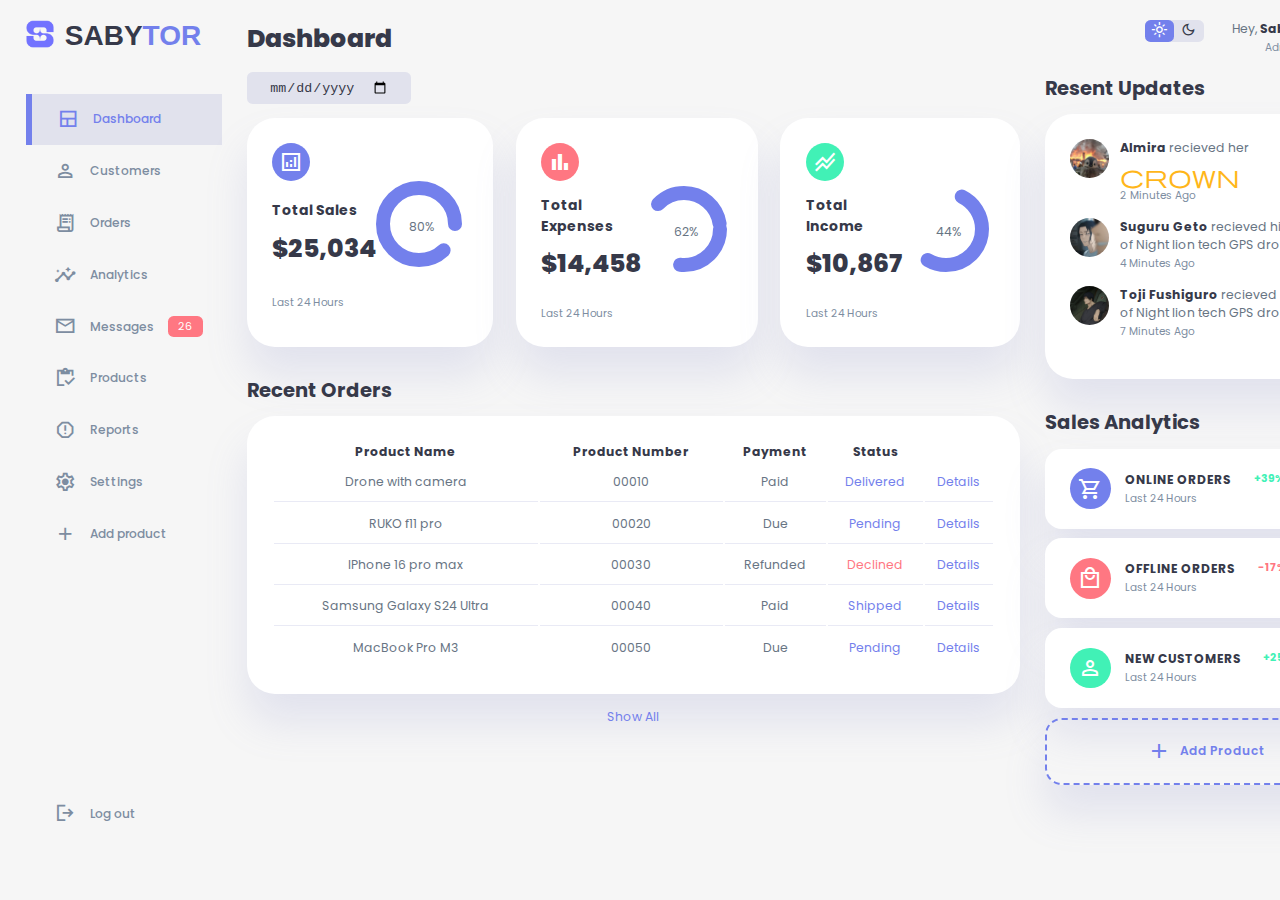
==== index.html @ 09d4ac42 "Launching" ====
<!DOCTYPE html>
<html lang="en">
<head>
    <meta charset="UTF-8">
    <meta name="viewport" content="width=device-width, initial-scale=1.0">
    <title>SABYR WEB PR2</title>
    <!-- FONTS -->
    <link rel="preconnect" href="https://fonts.googleapis.com">
    <link rel="preconnect" href="https://fonts.gstatic.com" crossorigin>
    <link href="https://fonts.googleapis.com/css2?family=Poppins:ital,wght@0,100;0,200;0,300;0,400;0,500;0,600;0,700;0,800;0,900;1,100;1,200;1,300;1,400;1,500;1,600;1,700;1,800;1,900&display=swap" rel="stylesheet">
    <!--  ICONS  --> 
    <link rel="stylesheet" href="https://stackpath.bootstrapcdn.com/font-awesome/4.7.0/css/font-awesome.min.css">
    <link rel="stylesheet" href="https://cdnjs.cloudflare.com/ajax/libs/font-awesome/6.2.0/css/all.min.css">
    <link rel="stylesheet" href="https://fonts.googleapis.com/css2?family=Material+Symbols+Sharp:opsz,wght,FILL,GRAD@20..48,100..700,0..1,-50..200&
    icon_names=close " />
    <!--  STYLE SHEET  -->
    <link rel="stylesheet" href=".CSS/style.css">
</head>
<body>
    <div class="container">
        <aside>
            <div class="top">
                <div class="logo">
                    <img src="images/logo-s2.png">
                    <h2>SABY<span class="primary">TOR</span></h2>
                </div>
                <div class="close" id="close-btn">
                    <i class="material-symbols-sharp">close</i>
                </div>
            </div>
            <div class="sidebar">
                <a href="#" class="active">
                    <i class="material-symbols-sharp">team_dashboard</i>
                    <h3>Dashboard</h3>
                </a>
                <a href="customers.html">
                    <i class="material-symbols-sharp">person_outline</i>
                    <h3>Customers</h3>
                </a>
                <a href="#">
                    <i class="material-symbols-sharp">receipt_long</i>
                    <h3>Orders</h3>
                </a>
                <a href="#">
                    <i class="material-symbols-sharp">insights</i>
                    <h3>Analytics</h3>
                </a>
                <a href="#">
                    <i class="material-symbols-sharp">mail_outline</i>
                    <h3>Messages</h3>
                    <span class="message-count">26</span>
                </a>
                <a href="#">
                    <i class="material-symbols-sharp">inventory</i>
                    <h3>Products</h3>
                </a>
                <a href="#">
                    <i class="material-symbols-sharp">report_gmailerrorred</i>
                    <h3>Reports</h3>
                </a>
                <a href="#">
                    <i class="material-symbols-sharp">Settings</i>
                    <h3>Settings</h3>
                </a>
                <a href="#">
                    <i class="material-symbols-sharp">add</i>
                    <h3>Add product</h3>
                </a>
                <a href="#">
                    <i class="material-symbols-sharp">logout</i>
                    <h3>Log out</h3>
                </a>
            </div>
        </aside>
        <!----------------------- END OF ASIDE ------------------------------------>
        <main>
            <h1>Dashboard</h1>
            <div class="date">
                <input type="date">
            </div>

            <div class="insights">
                <div class="sales">
                    <i class="material-symbols-sharp">analytics</i>
                    <div class="middle">
                        <div class="left">
                            <h3>Total Sales</h3>
                            <h1>$25,034</h1>
                        </div>
                        <div class="progress">
                            <svg>
                                <circle cx='38' cy='38' r="36"></circle>
                            </svg>
                            <div class="number">
                                <p>80%</p>
                            </div>
                        </div>
                    </div>
                    <small class="text-muted">Last 24 Hours</small>
                </div>
                <!------------ END OF SALES ---------------------->
                <div class="expenses">
                    <i class="material-symbols-sharp">bar_chart</i>
                    <div class="middle">
                        <div class="left">
                            <h3>Total Expenses</h3>
                            <h1>$14,458</h1>
                        </div>
                        <div class="progress">
                            <svg>
                                <circle cx='38' cy='38' r="36"></circle>
                            </svg>
                            <div class="number">
                                <p>62%</p>
                            </div>
                        </div>
                    </div>
                    <small class="text-muted">Last 24 Hours</small>
                </div>
                <!------------ END OF EXPENSES ---------------------->
                <div class="income">
                    <i class="material-symbols-sharp">stacked_line_chart</i>
                    <div class="middle">
                        <div class="left">
                            <h3>Total Income</h3>
                            <h1>$10,867</h1>
                        </div>
                        <div class="progress">
                            <svg>
                                <circle cx='38' cy='38' r="36"></circle>
                            </svg>
                            <div class="number">
                                <p>44%</p>
                            </div>
                        </div>
                    </div>
                    <small class="text-muted">Last 24 Hours</small>
                </div>
                <!------------ END OF INCOME ---------------------->
            </div>
            <!--------------- END OF INSIGHTS -------------------------->

            <div class="recent-orders">
                <h2>Recent Orders</h2>
                <table>     
                    <thead>
                        <tr>
                            <th>Product Name</th>
                            <th>Product Number</th>
                            <th>Payment</th>
                            <th>Status</th>
                            <th></th>
                        </tr>
                    </thead>
                    <tbody>
                        <!--<tr>
                            <td>Foldable Mini Dron</td>
                            <td>85631</td>
                            <td>Due</td>
                            <td class="warning">Pending</td>
                            <td class="primary">Details</td>
                        </tr>-->
                    </tbody>
                </table>
                <a href="#">Show All</a>
            </div>
        </main>
        <!----------------- END OF MAIN ------------------------------>

        <div class="right">
            <div class="top">
                <button id="menu-btn">
                    <i class="material-symbols-sharp">menu</i>
                </button>
                <div class="theme-toggler">
                    <i class="material-symbols-sharp active">light_mode</i>
                    <i class="material-symbols-sharp">dark_mode</i>
                </div>
                <div class="profile">
                    <div class="info">
                        <p>Hey, <b>Sabyr</b></p>
                        <small class="text-muted">Admin</small>
                    </div>
                    <div class="profile-photo">
                        <img src="images/gojo.jpg" alt="">
                    </div>
                </div>
            </div>
            <!--------- END OF TOP --------------->
            <div class="recent-updates">
                <h2>Resent Updates</h2>
                <div class="updates">
                    <!--<div class="update">
                        <div class="profile-photo">
                            <img src="images/choso.jpg" alt="">
                        </div>
                        <div class="message">
                            <p><b>Choso</b> recieved his order of Night lion tech GPS drone</p>
                            <small class="text-muted">2 Minutes Ago </small>
                        </div>
                    </div>-->
                    <div class="update">
                        <div class="profile-photo">
                            <img src="images/BabyPin.jpg" alt="">
                        </div>
                        <div class="message">
                            <p><b>Almira</b> recieved her <i class="material-symbols-sharp Crown">crown</i></p>
                            <small class="text-muted">2 Minutes Ago </small>
                        </div>
                    </div>
                    <div class="update">
                        <div class="profile-photo">
                            <img src="images/geto.jpg" alt="">
                        </div>
                        <div class="message">
                            <p><b>Suguru Geto</b> recieved his order of Night lion tech GPS drone</p>
                            <small class="text-muted">4 Minutes Ago </small>
                        </div>
                    </div>
                    <div class="update">
                        <div class="profile-photo">
                            <img src="images/toji.jpg" alt="">
                        </div>
                        <div class="message">
                            <p><b>Toji Fushiguro</b> recieved his order of Night lion tech GPS drone</p>
                            <small class="text-muted">7 Minutes Ago </small>
                        </div>
                    </div>
                </div>
            </div>
            <!----------- END OF RECENT UPDATES ------------->
            <div class="sales-analytics">
                <h2>Sales Analytics</h2>
                <div class="item online">
                    <div class="icon">
                        <i class="material-symbols-sharp">shopping_cart</i>
                    </div>
                    <div class="right">
                        <div class="info">
                            <h3>ONLINE ORDERS</h3>
                            <small class="text-muted">Last 24 Hours</small>
                        </div>
                        <h5 class="success">+39%</h5>
                        <h3>3849</h3>
                    </div>
                </div>
                <div class="item offline">
                    <div class="icon">
                        <i class="material-symbols-sharp">local_mall</i>
                    </div>
                    <div class="right">
                        <div class="info">
                            <h3>OFFLINE ORDERS</h3>
                            <small class="text-muted">Last 24 Hours</small>
                        </div>
                        <h5 class="danger">-17%</h5>
                        <h3>1200</h3>
                    </div>
                </div>
                <div class="item customers">
                    <div class="icon">
                        <i class="material-symbols-sharp">person</i>
                    </div>
                    <div class="right">
                        <div class="info">
                            <h3>NEW CUSTOMERS</h3>
                            <small class="text-muted">Last 24 Hours</small>
                        </div>
                        <h5 class="success">+25%</h5>
                        <h3>849</h3>
                    </div>
                </div>
                <div class="item add-product">
                    <div>
                        <i class="material-symbols-sharp">add</i>
                        <h3>Add Product</h3>
                    </div>
                </div>
            </div>
        </div>
    </div>
    <script src=".JS/orders.js"></script>
    <script src=".JS/index.js"></script>
</body>
</html>
---- .CSS/style.css ----
/*------- [Some Resources]--------*/
@font-face {
     font-family: 'Inter';
     src: url('fonts/Inter/static/Inter_18pt-Black.ttf') format('truetype'),
          url('fonts/Inter/static/Inter_18pt-Medium.ttf') format('truetype'),
          url('fonts/Inter/static/Inter_18pt-Regular.ttf') format('truetype'),
          url('fonts/Inter/static/Inter_18pt-SemiBold.ttf') format('truetype'),
          url('fonts/Inter/static/Inter_18pt-Thin.ttf') format('truetype'),
          url('') format('truetype'),
          url('fonts/Inter/static/Inter_18pt-Light.ttf') format('truetype');
     font-weight: normal;
     font-style: normal;
 
     font-family: 'Monsterrat';
     src: url('fonts/Montserrat/static/Montserrat-Black.ttf') format('truetype'),
          url('fonts/Montserrat/static/Montserrat-Bold.ttf') format('truetype'),
          url('fonts/Montserrat/static/Montserrat-ExtraBold.ttf') format('truetype'),
          url('fonts/Montserrat/static/Montserrat-ExtraLight.ttf') format('truetype'),
          url('fonts/Montserrat/static/Montserrat-Medium.ttf') format('truetype'),
          url('fonts/Montserrat/static/Montserrat-Light.ttf') format('truetype');
     font-weight: normal;
     font-style: normal;

     font-family: 'Monsterrat';
     src: url('fonts/Outfit/static/Outfit-Black.ttf') format('truetype'),
          url('fonts/Outfit/static/Outfit-Bold.ttf') format('truetype'),
          url('fonts/Outfit/static/Outfit-ExtraBold.ttf') format('truetype'),
          url('fonts/Outfit/static/Outfit-ExtraLight.ttf') format('truetype'),
          url('fonts/Outfit/static/Outfit-Medium.ttf') format('truetype'),
          url('fonts/Outfit/static/Outfit-Light.ttf') format('truetype');
     font-weight: normal;
     font-style: normal;

     font-family: 'Monsterrat';
     src: url('fonts/Poppins/Poppins-ExtraBold.ttf') format('truetype'),
          url('fonts/Poppins/Poppins-Bold.ttf') format('truetype'),
          url('fonts/Poppins/Poppins-SemiBold.ttf') format('truetype'),
          url('fonts/Poppins/Poppins-Medium.ttf') format('truetype'),
          url('fonts/Poppins/Poppins-Regular.ttf') format('truetype'),
          url('fonts/Poppins/Poppins-Light.ttf') format('truetype');
     font-weight: normal;
     font-style: normal;
 }

 /*--------- Root Variable ------------*/
 :root {
     --color-primary: #7380ec;
     --color-danger: #ff7782;
     --color-success: #41f1b6;
     --color-warning: #ffbb55;
     --color-white: #fff;
     --color-info-dark: #7d8da1;
     --color-info-light: #dce1eb;
     --color-dark: #363949;
     --color-light: rgba(132, 139, 200, 0.18);
     --color-primary-variant: #111e88;
     --color-dark-variant: #677483;
     --color-background: #f6f6f6;
 
     --card-border-radius: 2rem;
     --border-radius-1: 0.4rem;
     --border-radius-2: 0.8rem;    
     --border-radius-3: 1.2rem;
 
     --card-padding: 1.8rem;
     --padding-1: 1.2rem;
 
     --box-shadow: 0 2rem 3rem var(--color-light)
 }
 /*------------- DARK THEME VARIABLES -------------*/
 .dark-theme-variables {
     --color-background:#181a1e;
     --color-white:#202528;
     --color-dark:#edeffd;
     --color-dark-variant:#a3bdcc;
     --color-light:rgba(0, 0, 0, 0.4);
     --box-shadow:0 2rem 3rem var(--color-light)
 }

 /*--------- [Main Page] -----------*/
 
 *{
     margin: 0;
     padding: 0;
     outline: 0;
     appearance: none;
     border: 0;
     text-decoration: none;
     list-style: none;
     box-sizing: border-box;
 }

 html {
     font-size: 14px;
 }
body {
     width: 100vw;
     height: 100vh;
     font-family: Poppins, sans-serif;
     font-size: 0.88rem;
     background: var(--color-background);
     user-select: none;
     overflow-x: hidden;
     color: var(--color-dark);
}

.container {
     display: grid;
     width: 96%;
     margin: 0 auto;
     gap: 1.8rem;
     grid-template-columns: 14rem auto 23rem;
}

a{
     color: var(--color-dark);
}

img {
     display: block;
     width: 100%;
}

h1 {
     font-weight: 800;
     font-size: 1.8rem;
}

h2 {
     font-size: 1.4rem;
}

h3 {
     font-size: 0.87rem;
}

h4 {
     font-size: 0.8rem;
}

h5 {
     font-size: 0.77rem;
}

small {
     font-size: 0.75rem;
}

.profile-photo {
     width: 2.8rem;
     height: 2.8rem;
     border-radius: 50%;
     overflow: hidden;
}

.text-muted {
     color: var(--color-info-dark);
}

p{
     color: var(--color-dark-variant);
}

b {
     color: var(--color-dark);
}

.primary {
     color: var(--color-primary);
}
.danger {
     color: var(--color-danger);
}
.success {
     color: var(--color-success);
}
.warning {
     color: var(--color-warning);
}

aside {
     height: 100vh;
}

aside .top{
     display: flex;
     align-items: center;
     justify-content: space-between;
     margin-top: 1.4rem;
}

aside .logo {
     display: flex;
     font-family: Outfit, sans-serif;
     gap: 0.8rem;
}
aside .logo h2 {
     font-size: 2rem;
}

aside .logo img {
     width: 2rem;
     height: 2rem;

}

aside .close{
     display: none;
}

/*============== SIBEBAR ===============*/
aside .sidebar{     
     display: flex;
     flex-direction: column;
     height: 86vh;
     position: relative;
     top: 3rem;
}

aside h3 {
     font-weight: 500;
}

aside .sidebar a{
     display: flex;
     color: var(--color-info-dark);
     margin-left: 2rem;
     gap: 1rem;
     align-items: center;
     position: relative;
     height: 3.7rem;
     transition: all 300ms ease;
}

aside .sidebar a i{
     font-size: 1.6rem;
     transition: all 300ms ease;
}

aside .sidebar a:last-child{
     position: absolute;
     bottom: 2rem;
     width: 100%;
}

aside .sidebar a.active{
     background: var(--color-light);
     color: var(--color-primary);
     margin-left: 0;
}

aside .sidebar a.active:before{
     content: '';
     width: 6px;
     height: 100%;     
     background: var(--color-primary);
}

aside .sidebar a.active i {
     color: var(--color-primary);
     margin-left: calc(1rem - 3px);

}

aside .sidebar a:hover {
     color: var(--color-primary);
}

aside .sidebar a:hover i {
     margin-left: 1rem;
}

aside .sidebar .message-count {
     background: var(--color-danger);
     color: var(--color-white);
     padding: 2px 10px;
     font-size: 11px;
     border-radius: var(--border-radius-1);
}

/*============= MAIN ===============*/
main{
     margin-top: 1.4rem;
}

main .date{
     display: inline-block;
     background: var(--color-light);
     border-radius: var(--border-radius-1);
     margin-top: 1rem;
     padding: 0.5rem 1.6rem;
}

main .date input[type='date']{
     background: transparent;
     color: var(--color-dark);
}

main .insights{
     display: grid;
     grid-template-columns: repeat(3, 1fr);
     gap: 1.6rem;
}

main .insights > div {
     background: var(--color-white);
     padding: var(--card-padding);
     border-radius: var(--card-border-radius);
     margin-top: 1rem;
     box-shadow: var(--box-shadow);
     transition: all 300ms ease;
}

main .insights > div:hover {
     box-shadow: none;
}

main .insights > div i {
     background: var(--color-primary);
     padding: 0.5rem;
     border-radius: 50%;
     color: var(--color-white);
     font-style: 2rem;
}

main .insights > div.sales i{
     color: var(--color-white);
     background: var(--color-primary);
}
main .insights > div.expenses i{
     color: var(--color-white);
     background: var(--color-danger);
}
main .insights > div.income i{
     color: var(--color-white);
     background: var(--color-success);
}

main .insights > div .middle{
     display: flex;
     align-items: center;
     justify-content: space-between;
}

main .insights h3 {
     margin: 1rem 0 0.6rem;
     font-size: 1rem;
}

main .insights .progress {
     position: relative;
     width: 92px;
     height: 92px;
     border-radius: 50%;
}

main .insights svg {          
     width: 7rem;
     height: 7rem;
}

main .insights svg circle {
     fill: none;
     stroke: var(--color-primary);
     stroke-width: 14;
     stroke-linecap: round;
     transform: translate(5px, 5px);
     stroke-dasharray: 110;
     stroke-dashoffset: 92;
}

main .insights .sales svg circle {
     stroke-dashoffset: -30%;
     stroke-dasharray: 200;
}
main .insights .expenses svg circle {
     stroke-dashoffset: 20%;
     stroke-dasharray: 80;
}
main .insights .income svg circle {
     stroke-dashoffset: 35%;
     stroke-dasharray: 110;
}

main .insights .progress .number{
     position: absolute;
     top: 0;
     left: 0;
     height: 100%;
     width: 100%;
     display: flex;
     justify-content: center;
     align-items: center;
}

main .insights small {
     margin-top: 1.6rem;
     display: block;
}

/*================== RECENT ORDERS ====================*/
main .recent-orders {
     margin-top: 2rem;
}

main .recent-orders h2 {
     margin-bottom: 0.8rem;
}

main .recent-orders table {
     background: var(--color-white);
     width: 100%;
     border-radius: var(--card-border-radius);
     padding: var(--card-padding);
     text-align: center;
     box-shadow: var(--box-shadow);
     transition: all 300ms ease;
}

main .recent-orders table:hover {
     box-shadow: none;
}

main table tbody td {
     height: 2.8rem;
     border-bottom: 1px solid var(--color-light);
     color: var(--color-dark-variant);
}

main table tbody tr:last-child td{
     border: none;
}

main .recent-orders a {
     text-align: center;
     display: block;
     margin: 1rem auto;
     color: var(--color-primary);
}

/*=============== RIGHT ===================*/
.right {
     margin-top: 1.4rem;
}

.right .top {
     display: flex;
     justify-content: end;
     gap: 2rem;
}

.right .top button {
     display: none;
}

.right .theme-toggler {
     background: var(--color-light);
     display: flex;
     justify-content: space-between;
     align-items: center;
     height: 1.6rem;
     width: 4.2rem;
     cursor: pointer;
     border-radius: var(--border-radius-1);
}

.right .theme-toggler i {
     font-size: 1.2rem;
     width: 50%;
     height: 100%;
     display: flex;
     align-items: center;
     justify-content: center;
}

.right .theme-toggler i.active {
     background: var(--color-primary);
     color: white;
     border-radius: var(--border-radius-1);
}

.right .top .profile {
     display: flex;
     gap: 2rem;
     text-align: right;
}
/*=============== RECENT UPDATES================*/
.right .recent-updates {
     margin-top: 1rem;
}

.right .recent-updates h2 {
     margin-bottom: 0.8rem;
}

.right .recent-updates .updates {
     background: var(--color-white);
     padding: var(--card-padding);
     border-radius: var(--card-border-radius);
     box-shadow: var(--box-shadow);
     transition: all 300ms ease;
}

.right .recent-updates .updates:hover {
     box-shadow: none;
}

.right .recent-updates .updates .update {
     display: grid;
     grid-template-columns: 2.6rem auto;
     gap: 1rem;
     margin-bottom: 1rem;
}

.right .recent-updates .updates .update i {
     color: rgb(255, 182, 26);
     position: relative;
     top: 0.5rem;

}

/*============ SALES ANALYTICS ===============*/
.right .sales-analytics {
     margin-top: 2rem;
}

.right .sales-analytics h2 {
     margin-bottom: 0.8rem;
}

.right .sales-analytics .item {
     background: var(--color-white);
     display: flex;
     align-items: center;
     gap: 1rem;
     margin-bottom: 0.7rem;
     padding: 1.4rem var(--card-padding);
     border-radius: var(--border-radius-3);
     box-shadow: var(--box-shadow);
     transition: all 300ms ease;
}

.right .sales-analytics .item:hover {
     box-shadow: none;
}

.right .sales-analytics .item .right {
     display: flex;
     justify-content: space-between;
     align-items: start;
     margin: 0;
     width: 100%;
}

.right .sales-analytics .item .icon {
     display: flex;
     padding: 0.6rem;
     color: var(--color-white);
     border-radius: 50%;
     background: red;
}

.right .sales-analytics .item.online .icon {
     background: var(--color-primary);
}
.right .sales-analytics .item.offline .icon {
     background: var(--color-danger);
}
.right .sales-analytics .item.customers .icon {
     background: var(--color-success);
}

.right .sales-analytics .add-product {
     background: transparent;
     border: 2px dashed var(--color-primary);
     color: var(--color-primary);
     display: flex;
     align-items: center;
     justify-content: center;
}

.right .sales-analytics .add-product div {
     display: flex;
     align-items: center;
     gap: 0.6rem;
}

.right .sales-analytics .add-product div h3 {
     font-weight: 600;
}

/*=================== MEDIA QUERIES =====================*/
@media screen and (max-width: 1200px) {
     .container {
          width: 94%;
          grid-template-columns: 7rem auto 23rem;
     }
     aside .logo h2 {
          display: none;
     }
     aside .sidebar h3 {
          display: none;
     }
     aside .sidebar a {
          width: 5.6rem;
     }
     aside .sidebar a:last-child {
          position: relative;
          margin-top: 1.8rem;
     }
     /*-- MAIN --*/
     main .insights {
          grid-template-columns: 1fr;
          gap: 0;
     }
     main .recent-orders {
          width: 94%;
          position: absolute;
          left: 50%;
          transform: translateX(-50%);
          margin: 2rem 0 0 8.8rem;
     }
     main .recent-orders table {
          width: 83vw;
     }
     main table thead tr th:last-child,
     main table thead tr th:first-child {
          display: none;
     }
     main table tbody tr td:last-child,
     main table tbody tr td:first-child {
          display: none;
     }
}
/*=================== MEDIA QUERIES /2 =====================*/
@media screen and (max-width: 768px) {
     .container {
          width: 100%;
          grid-template-columns: 1fr;
     }
     aside {
          position: fixed;
          left: -100%;
          background: var(--color-white);
          width: 18rem;
          z-index: 3;
          box-shadow: 1rem 3rem 4rem var(--color-light);
          height: 100vh;
          padding-right: var(--card-padding);
          display: none;
          animation: showMenu 400ms ease forwards;
     }
     
     @keyframes showMenu {
          to {
               left: 0;
          }
     }

     aside .logo {
          margin-left: 1rem;
     }
     aside .logo h2 {
          display: inline;
     }
     aside .sidebar h3 {
          display: inline;
     }
     aside .sidebar a {
          width: 100%;
          height: 3.4rem;
     }
     aside .sidebar a:last-child{
          position: absolute;
          bottom: 5rem;
     }
     aside .close{
          display: inline-block;
          cursor: pointer;
     }

     main {
          margin-top: 8rem;
          padding: 0 1rem;
     }
     main .recent-orders {
          position: relative;
          margin: 3rem 0 0 0;
          width: 100%;
     }
     main .recent-orders table {
          width: 100%;
          margin: 0;
     }
     .right {
          width: 94%;
          margin: 0 auto 4rem;
     }
     .right .top {
          position: fixed;
          top: 0;
          left: 0;
          align-items: center;
          padding: 0 0.8rem;
          height: 4.6rem;
          background: var(--color-white);
          width: 100%;
          margin: 0;
          z-index: 2;
          box-shadow: 0 1rem 1rem var(--color-light);
     }
     .right .top .theme-toggler {
          width: 4.4rem;
          position: absolute;
          left: 66%;
     }
     .right .profile .info {
          display: none;
     }
     .right .top button {
          display: inline-block;
          background: transparent;
          cursor: pointer;
          color: var(--color-dark);
          position: absolute;
          left: 1rem;
     }
     .right .top button i {
          font-size: 2rem;
     }
}

/*======================= CUSTOMERS ================================================================================================*/
main .recent-customers {
     margin-top: 2rem;
}

main .recent-customers h2 {
     margin-bottom: 0.8rem;
}

main .recent-customers table {
     background: var(--color-white);
     width: 100%;
     border-radius: var(--card-border-radius);
     padding: var(--card-padding);
     text-align: center;
     box-shadow: var(--box-shadow);
     transition: all 300ms ease;
}

main .recent-customers table:hover {
     box-shadow: none;
}

main .recent-customers table tbody td {
     height: 2.8rem;
     border-bottom: 1px solid var(--color-light);
     color: var(--color-dark-variant);
}

main .recent-customers table tbody tr:last-child td {
     border: none;
}

main .recent-customers a {
     text-align: center;
     display: block;
     margin: 1rem auto;
     color: var(--color-primary);
}

/*----active/non-active-----*/
main .recent-customers table tbody tr.active td {
     color: var(--color-success);
     font-weight: bold;
}

main .recent-customers table tbody tr.non-active td {
     color: var(--color-danger);
     font-weight: bold;
}
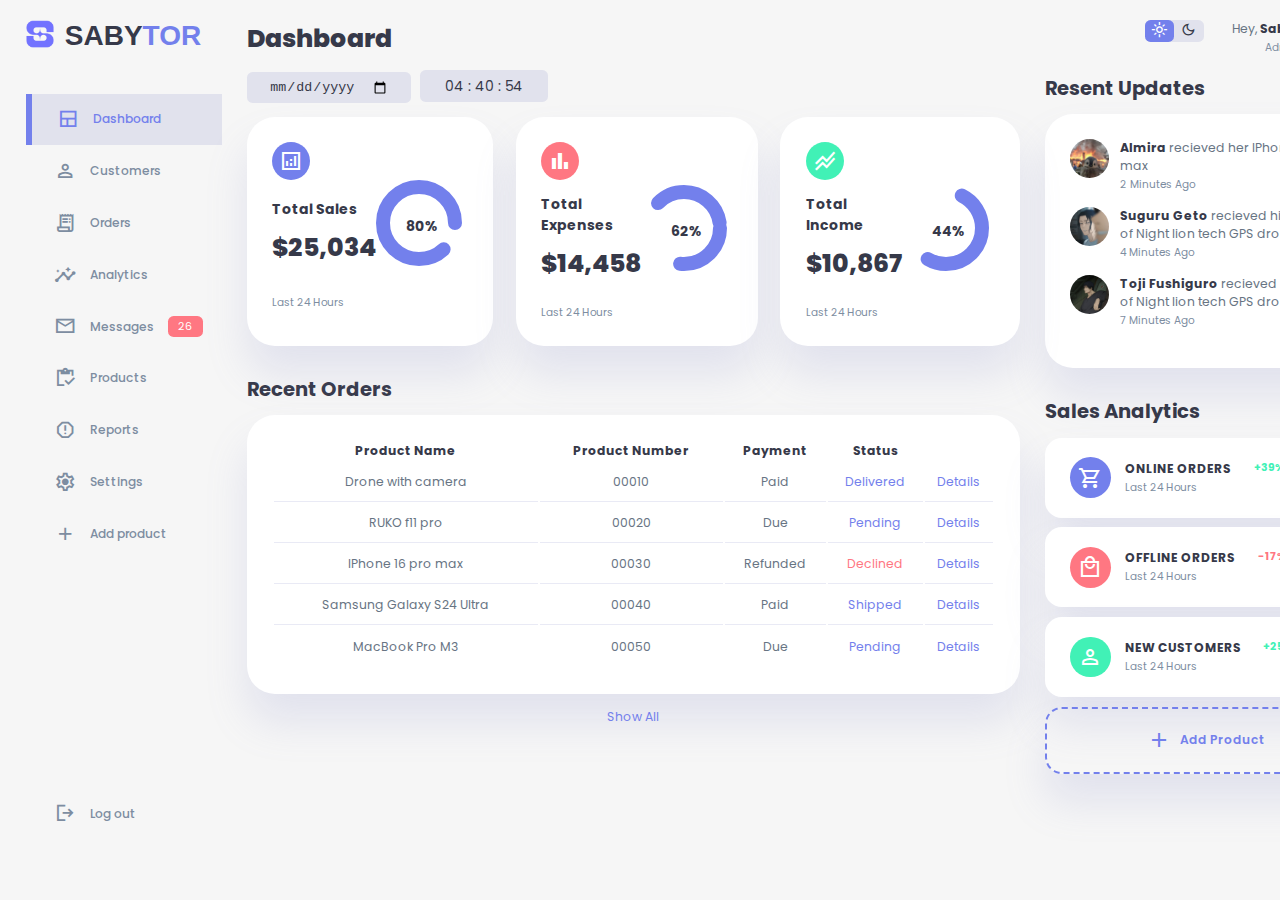
==== commit 5bf0c16b: "added the clock / fixed the theme changer/ added new customers" ====
--- a/index.html
+++ b/index.html
@@ -4,6 +4,7 @@
     <meta charset="UTF-8">
     <meta name="viewport" content="width=device-width, initial-scale=1.0">
     <title>SABYR WEB PR2</title>
+    <link rel="stylesheet" href="style.css">
     <!-- FONTS -->
     <link rel="preconnect" href="https://fonts.googleapis.com">
     <link rel="preconnect" href="https://fonts.gstatic.com" crossorigin>
@@ -14,7 +15,6 @@
     <link rel="stylesheet" href="https://fonts.googleapis.com/css2?family=Material+Symbols+Sharp:opsz,wght,FILL,GRAD@20..48,100..700,0..1,-50..200&
     icon_names=close " />
     <!--  STYLE SHEET  -->
-    <link rel="stylesheet" href=".CSS/style.css">
 </head>
 <body>
     <div class="container">
@@ -77,8 +77,11 @@
             <h1>Dashboard</h1>
             <div class="date">
                 <input type="date">
-            </div>
-
+                <div id="clock"></div>
+            </div>
+            <div class="top">
+                
+            </div>
             <div class="insights">
                 <div class="sales">
                     <i class="material-symbols-sharp">analytics</i>
@@ -92,7 +95,7 @@
                                 <circle cx='38' cy='38' r="36"></circle>
                             </svg>
                             <div class="number">
-                                <p>80%</p>
+                                <h3>80%</h3>
                             </div>
                         </div>
                     </div>
@@ -111,7 +114,7 @@
                                 <circle cx='38' cy='38' r="36"></circle>
                             </svg>
                             <div class="number">
-                                <p>62%</p>
+                                <h3>62%</h3>
                             </div>
                         </div>
                     </div>
@@ -130,7 +133,7 @@
                                 <circle cx='38' cy='38' r="36"></circle>
                             </svg>
                             <div class="number">
-                                <p>44%</p>
+                                <h3>44%</h3>
                             </div>
                         </div>
                     </div>
@@ -204,7 +207,7 @@
                             <img src="images/BabyPin.jpg" alt="">
                         </div>
                         <div class="message">
-                            <p><b>Almira</b> recieved her <i class="material-symbols-sharp Crown">crown</i></p>
+                            <p><b>Almira</b> recieved her IPhone 16 pro max</p>
                             <small class="text-muted">2 Minutes Ago </small>
                         </div>
                     </div>
@@ -279,7 +282,8 @@
             </div>
         </div>
     </div>
-    <script src=".JS/orders.js"></script>
-    <script src=".JS/index.js"></script>
+    
+    <script src="orders.js"></script>
+    <script src="index.js"></script>
 </body>
 </html>--- a/style.css
+++ b/style.css
@@ -0,0 +1,816 @@
+/*------- [Some Resources]--------*/
+@font-face {
+     font-family: 'Inter';
+     src: url('fonts/Inter/static/Inter_18pt-Black.ttf') format('truetype'),
+          url('fonts/Inter/static/Inter_18pt-Medium.ttf') format('truetype'),
+          url('fonts/Inter/static/Inter_18pt-Regular.ttf') format('truetype'),
+          url('fonts/Inter/static/Inter_18pt-SemiBold.ttf') format('truetype'),
+          url('fonts/Inter/static/Inter_18pt-Thin.ttf') format('truetype'),
+          url('') format('truetype'),
+          url('fonts/Inter/static/Inter_18pt-Light.ttf') format('truetype');
+     font-weight: normal;
+     font-style: normal;
+ 
+     font-family: 'Monsterrat';
+     src: url('fonts/Montserrat/static/Montserrat-Black.ttf') format('truetype'),
+          url('fonts/Montserrat/static/Montserrat-Bold.ttf') format('truetype'),
+          url('fonts/Montserrat/static/Montserrat-ExtraBold.ttf') format('truetype'),
+          url('fonts/Montserrat/static/Montserrat-ExtraLight.ttf') format('truetype'),
+          url('fonts/Montserrat/static/Montserrat-Medium.ttf') format('truetype'),
+          url('fonts/Montserrat/static/Montserrat-Light.ttf') format('truetype');
+     font-weight: normal;
+     font-style: normal;
+
+     font-family: 'Monsterrat';
+     src: url('fonts/Outfit/static/Outfit-Black.ttf') format('truetype'),
+          url('fonts/Outfit/static/Outfit-Bold.ttf') format('truetype'),
+          url('fonts/Outfit/static/Outfit-ExtraBold.ttf') format('truetype'),
+          url('fonts/Outfit/static/Outfit-ExtraLight.ttf') format('truetype'),
+          url('fonts/Outfit/static/Outfit-Medium.ttf') format('truetype'),
+          url('fonts/Outfit/static/Outfit-Light.ttf') format('truetype');
+     font-weight: normal;
+     font-style: normal;
+
+     font-family: 'Monsterrat';
+     src: url('fonts/Poppins/Poppins-ExtraBold.ttf') format('truetype'),
+          url('fonts/Poppins/Poppins-Bold.ttf') format('truetype'),
+          url('fonts/Poppins/Poppins-SemiBold.ttf') format('truetype'),
+          url('fonts/Poppins/Poppins-Medium.ttf') format('truetype'),
+          url('fonts/Poppins/Poppins-Regular.ttf') format('truetype'),
+          url('fonts/Poppins/Poppins-Light.ttf') format('truetype');
+     font-weight: normal;
+     font-style: normal;
+ }
+
+ /*--------- Root Variable ------------*/
+ :root {
+     --color-primary: #7380ec;
+     --color-danger: #ff7782;
+     --color-success: #41f1b6;
+     --color-warning: #ffbb55;
+     --color-white: #fff;
+     --color-info-dark: #7d8da1;
+     --color-info-light: #dce1eb;
+     --color-dark: #363949;
+     --color-light: rgba(132, 139, 200, 0.18);
+     --color-primary-variant: #111e88;
+     --color-dark-variant: #677483;
+     --color-background: #f6f6f6;
+ 
+     --card-border-radius: 2rem;
+     --border-radius-1: 0.4rem;
+     --border-radius-2: 0.8rem;    
+     --border-radius-3: 1.2rem;
+ 
+     --card-padding: 1.8rem;
+     --padding-1: 1.2rem;
+ 
+     --box-shadow: 0 2rem 3rem var(--color-light)
+ }
+ /*------------- DARK THEME VARIABLES -------------*/
+ .dark-theme-variables {
+     --color-background:#181a1e;
+     --color-white:#202528;
+     --color-dark:#edeffd;
+     --color-dark-variant:#a3bdcc;
+     --color-light:rgba(0, 0, 0, 0.4);
+     --box-shadow:0 2rem 3rem var(--color-light)
+ }
+
+ /*--------- [Main Page] -----------*/
+ 
+ *{
+     margin: 0;
+     padding: 0;
+     outline: 0;
+     appearance: none;
+     border: 0;
+     text-decoration: none;
+     list-style: none;
+     box-sizing: border-box;
+ }
+
+ html {
+     font-size: 14px;
+ }
+body {
+     width: 100vw;
+     height: 100vh;
+     font-family: Poppins, sans-serif;
+     font-size: 0.88rem;
+     background: var(--color-background);
+     user-select: none;
+     overflow-x: hidden;
+     color: var(--color-dark);
+}
+
+.container {
+     display: grid;
+     width: 96%;
+     margin: 0 auto;
+     gap: 1.8rem;
+     grid-template-columns: 14rem auto 23rem;
+}
+
+a{
+     color: var(--color-dark);
+}
+
+img {
+     display: block;
+     width: 100%;
+}
+
+h1 {
+     font-weight: 800;
+     font-size: 1.8rem;
+}
+
+h2 {
+     font-size: 1.4rem;
+}
+
+h3 {
+     font-size: 0.87rem;
+}
+
+h4 {
+     font-size: 0.8rem;
+}
+
+h5 {
+     font-size: 0.77rem;
+}
+
+small {
+     font-size: 0.75rem;
+}
+
+.profile-photo {
+     width: 2.8rem;
+     height: 2.8rem;
+     border-radius: 50%;
+     overflow: hidden;
+}
+
+.text-muted {
+     color: var(--color-info-dark);
+}
+
+p{
+     color: var(--color-dark-variant);
+}
+
+b {
+     color: var(--color-dark);
+}
+
+.primary {
+     color: var(--color-primary);
+}
+.danger {
+     color: var(--color-danger);
+}
+.success {
+     color: var(--color-success);
+}
+.warning {
+     color: var(--color-warning);
+}
+
+aside {
+     height: 100vh;
+}
+
+aside .top{
+     display: flex;
+     align-items: center;
+     justify-content: space-between;
+     margin-top: 1.4rem;
+}
+
+aside .logo {
+     display: flex;
+     font-family: Outfit, sans-serif;
+     gap: 0.8rem;
+}
+aside .logo h2 {
+     font-size: 2rem;
+}
+
+aside .logo img {
+     width: 2rem;
+     height: 2rem;
+
+}
+
+aside .close{
+     display: none;
+}
+
+/*============== SIBEBAR ===============*/
+aside .sidebar{     
+     display: flex;
+     flex-direction: column;
+     height: 86vh;
+     position: relative;
+     top: 3rem;
+}
+
+aside h3 {
+     font-weight: 500;
+}
+
+aside .sidebar a{
+     display: flex;
+     color: var(--color-info-dark);
+     margin-left: 2rem;
+     gap: 1rem;
+     align-items: center;
+     position: relative;
+     height: 3.7rem;
+     transition: all 300ms ease;
+}
+
+aside .sidebar a i{
+     font-size: 1.6rem;
+     transition: all 300ms ease;
+}
+
+aside .sidebar a:last-child{
+     position: absolute;
+     bottom: 2rem;
+     width: 100%;
+}
+
+aside .sidebar a.active{
+     background: var(--color-light);
+     color: var(--color-primary);
+     margin-left: 0;
+}
+
+aside .sidebar a.active:before{
+     content: '';
+     width: 6px;
+     height: 100%;     
+     background: var(--color-primary);
+}
+
+aside .sidebar a.active i {
+     color: var(--color-primary);
+     margin-left: calc(1rem - 3px);
+
+}
+
+aside .sidebar a:hover {
+     color: var(--color-primary);
+}
+
+aside .sidebar a:hover i {
+     margin-left: 1rem;
+}
+
+aside .sidebar .message-count {
+     background: var(--color-danger);
+     color: var(--color-white);
+     padding: 2px 10px;
+     font-size: 11px;
+     border-radius: var(--border-radius-1);
+}
+
+/*============= MAIN ===============*/
+main{
+     margin-top: 1.4rem;
+}
+
+main .date{
+     font-family: Outfit, sans-serif;
+     display: inline-block;
+     background: var(--color-light);
+     border-radius: var(--border-radius-1);
+     margin-top: 1rem;
+     padding: 0.5rem 1.6rem;
+}
+#clock {
+     display: inline-block;
+     background: var(--color-light);
+     padding: 0.4rem 1.8rem;
+     border-radius: var(--border-radius-1);
+     top: 5rem;
+     left: 30rem;
+     transition: all 300ms ease;
+     position: absolute;
+     display: inline-block;
+     font-family: Poppins, sans-serif;
+     font-size: 1rem;
+     font-weight: 400;
+     color: var(--color-dark);
+     transition: all 300ms ease;
+     z-index: 0;
+}
+
+main .date input[type='date']{
+     background: transparent;
+     color: var(--color-dark);
+}
+
+main .insights{
+     display: grid;
+     grid-template-columns: repeat(3, 1fr);
+     gap: 1.6rem;
+}
+
+main .insights > div {
+     background: var(--color-white);
+     padding: var(--card-padding);
+     border-radius: var(--card-border-radius);
+     margin-top: 1rem;
+     box-shadow: var(--box-shadow);
+     transition: all 300ms ease;
+     z-index: 1;
+}
+
+main .insights > div:hover {
+     box-shadow: none;
+}
+
+main .insights > div i {
+     background: var(--color-primary);
+     padding: 0.5rem;
+     border-radius: 50%;
+     color: var(--color-white);
+     font-style: 2rem;
+}
+
+main .insights > div.sales i{
+     color: var(--color-white);
+     background: var(--color-primary);
+}
+main .insights > div.expenses i{
+     color: var(--color-white);
+     background: var(--color-danger);
+}
+main .insights > div.income i{
+     color: var(--color-white);
+     background: var(--color-success);
+}
+
+main .insights > div .middle{
+     display: flex;
+     align-items: center;
+     justify-content: space-between;
+}
+
+main .insights h3 {
+     margin: 1rem 0 0.6rem;
+     font-size: 1rem;
+}
+
+main .insights .progress {
+     position: relative;
+     width: 92px;
+     height: 92px;
+     border-radius: 50%;
+}
+
+main .insights svg {          
+     width: 7rem;
+     height: 7rem;
+}
+
+main .insights svg circle {
+     fill: none;
+     stroke: var(--color-primary);
+     stroke-width: 14;
+     stroke-linecap: round;
+     transform: translate(5px, 5px);
+     stroke-dasharray: 110;
+     stroke-dashoffset: 92;
+}
+
+main .insights .sales svg circle {
+     stroke-dashoffset: -30%;
+     stroke-dasharray: 200;
+}
+main .insights .expenses svg circle {
+     stroke-dashoffset: 20%;
+     stroke-dasharray: 80;
+}
+main .insights .income svg circle {
+     stroke-dashoffset: 35%;
+     stroke-dasharray: 110;
+}
+
+main .insights .progress .number{
+     position: absolute;
+     top: 0;
+     left: 0;
+     height: 100%;
+     width: 100%;
+     display: flex;
+     justify-content: center;
+     align-items: center;
+}
+
+main .insights .progress h3 {
+     position: relative;
+     bottom: 0.2rem;
+}
+
+main .insights small {
+     margin-top: 1.6rem;
+     display: block;
+}
+
+/*================== RECENT ORDERS ====================*/
+main .recent-orders {
+     margin-top: 2rem;
+}
+
+main .recent-orders h2 {
+     margin-bottom: 0.8rem;
+}
+
+main .recent-orders table {
+     background: var(--color-white);
+     width: 100%;
+     border-radius: var(--card-border-radius);
+     padding: var(--card-padding);
+     text-align: center;
+     box-shadow: var(--box-shadow);
+     transition: all 300ms ease;
+}
+
+main .recent-orders table:hover {
+     box-shadow: none;
+}
+
+main table tbody td {
+     height: 2.8rem;
+     border-bottom: 1px solid var(--color-light);
+     color: var(--color-dark-variant);
+}
+
+main table tbody tr:last-child td{
+     border: none;
+}
+
+main .recent-orders a {
+     text-align: center;
+     display: block;
+     margin: 1rem auto;
+     color: var(--color-primary);
+}
+
+/*=============== RIGHT ===================*/
+.right {
+     margin-top: 1.4rem;
+}
+
+.right .top {
+     display: flex;
+     justify-content: end;
+     gap: 2rem;
+}
+
+.right .top button {
+     display: none;
+}
+
+.right .theme-toggler {
+     background: var(--color-light);
+     display: flex;
+     justify-content: space-between;
+     align-items: center;
+     height: 1.6rem;
+     width: 4.2rem;
+     cursor: pointer;
+     border-radius: var(--border-radius-1);
+}
+
+.right .theme-toggler i {
+     font-size: 1.2rem;
+     width: 50%;
+     height: 100%;
+     display: flex;
+     align-items: center;
+     justify-content: center;
+}
+
+.right .theme-toggler i.active {
+     background: var(--color-primary);
+     color: white;
+     border-radius: var(--border-radius-1);
+}
+
+.right .top .profile {
+     display: flex;
+     gap: 2rem;
+     text-align: right;
+}
+/*=============== RECENT UPDATES================*/
+.right .recent-updates {
+     margin-top: 1rem;
+}
+
+.right .recent-updates h2 {
+     margin-bottom: 0.8rem;
+}
+
+.right .recent-updates .updates {
+     background: var(--color-white);
+     padding: var(--card-padding);
+     border-radius: var(--card-border-radius);
+     box-shadow: var(--box-shadow);
+     transition: all 300ms ease;
+}
+
+.right .recent-updates .updates:hover {
+     box-shadow: none;
+}
+
+.right .recent-updates .updates .update {
+     display: grid;
+     grid-template-columns: 2.6rem auto;
+     gap: 1rem;
+     margin-bottom: 1rem;
+}
+
+/*============ SALES ANALYTICS ===============*/
+.right .sales-analytics {
+     margin-top: 2rem;
+}
+
+.right .sales-analytics h2 {
+     margin-bottom: 0.8rem;
+}
+
+.right .sales-analytics .item {
+     background: var(--color-white);
+     display: flex;
+     align-items: center;
+     gap: 1rem;
+     margin-bottom: 0.7rem;
+     padding: 1.4rem var(--card-padding);
+     border-radius: var(--border-radius-3);
+     box-shadow: var(--box-shadow);
+     transition: all 300ms ease;
+}
+
+.right .sales-analytics .item:hover {
+     box-shadow: none;
+}
+
+.right .sales-analytics .item .right {
+     display: flex;
+     justify-content: space-between;
+     align-items: start;
+     margin: 0;
+     width: 100%;
+}
+
+.right .sales-analytics .item .icon {
+     display: flex;
+     padding: 0.6rem;
+     color: var(--color-white);
+     border-radius: 50%;
+     background: red;
+}
+
+.right .sales-analytics .item.online .icon {
+     background: var(--color-primary);
+}
+.right .sales-analytics .item.offline .icon {
+     background: var(--color-danger);
+}
+.right .sales-analytics .item.customers .icon {
+     background: var(--color-success);
+}
+
+.right .sales-analytics .add-product {
+     background: transparent;
+     border: 2px dashed var(--color-primary);
+     color: var(--color-primary);
+     display: flex;
+     align-items: center;
+     justify-content: center;
+}
+
+.right .sales-analytics .add-product div {
+     display: flex;
+     align-items: center;
+     gap: 0.6rem;
+}
+
+.right .sales-analytics .add-product div h3 {
+     font-weight: 600;
+}
+
+/*=================== MEDIA QUERIES =====================*/
+@media screen and (max-width: 1200px) {
+     .container {
+          width: 94%;
+          grid-template-columns: 7rem auto 23rem;
+     }
+     aside .logo h2 {
+          display: none;
+     }
+     aside .sidebar h3 {
+          display: none;
+     }
+     aside .sidebar a {
+          width: 5.6rem;
+     }
+     aside .sidebar a:last-child {
+          position: relative;
+          margin-top: 1.8rem;
+     }
+     /*-- MAIN --*/
+     main .insights {
+          grid-template-columns: 1fr;
+          gap: 0;
+     }
+     main .recent-orders {
+          width: 94%;
+          position: absolute;
+          left: 50%;
+          transform: translateX(-50%);
+          margin: 2rem 0 0 8.8rem;
+     }
+     main .recent-orders table {
+          width: 83vw;
+     }
+     main table thead tr th:last-child,
+     main table thead tr th:first-child {
+          display: none;
+     }
+     main table tbody tr td:last-child,
+     main table tbody tr td:first-child {
+          display: none;
+     }
+}
+/*=================== MEDIA QUERIES /2 =====================*/
+@media screen and (max-width: 768px) {
+     .container {
+          width: 100%;
+          grid-template-columns: 1fr;
+     }
+     aside {
+          position: fixed;
+          left: -100%;
+          background: var(--color-white);
+          width: 18rem;
+          z-index: 3;
+          box-shadow: 1rem 3rem 4rem var(--color-light);
+          height: 100vh;
+          padding-right: var(--card-padding);
+          display: none;
+          animation: showMenu 400ms ease forwards;
+     }
+     
+     @keyframes showMenu {
+          to {
+               left: 0;
+          }
+     }
+
+     aside .logo {
+          margin-left: 1rem;
+     }
+     aside .logo h2 {
+          display: inline;
+     }
+     aside .sidebar h3 {
+          display: inline;
+     }
+     aside .sidebar a {
+          width: 100%;
+          height: 3.4rem;
+     }
+     aside .sidebar a:last-child{
+          position: absolute;
+          bottom: 5rem;
+     }
+     aside .close{
+          display: inline-block;
+          cursor: pointer;
+     }
+
+     main {
+          margin-top: 8rem;
+          padding: 0 1rem;
+     }
+     main .recent-orders {
+          position: relative;
+          margin: 3rem 0 0 0;
+          width: 100%;
+     }
+     main .recent-orders table {
+          width: 100%;
+          margin: 0;
+     }
+     .right {
+          width: 94%;
+          margin: 0 auto 4rem;
+     }
+     .right .top {
+          position: fixed;
+          top: 0;
+          left: 0;
+          align-items: center;
+          padding: 0 0.8rem;
+          height: 4.6rem;
+          background: var(--color-white);
+          width: 100%;
+          margin: 0;
+          z-index: 2;
+          box-shadow: 0 1rem 1rem var(--color-light);
+     }
+     .right .top .theme-toggler {
+          width: 4.4rem;
+          position: absolute;
+          left: 66%;
+     }
+     .right .profile .info {
+          display: none;
+     }
+     .right .top button {
+          display: inline-block;
+          background: transparent;
+          cursor: pointer;
+          color: var(--color-dark);
+          position: absolute;
+          left: 1rem;
+     }
+     .right .top button i {
+          font-size: 2rem;
+     }
+}
+/*======================== OTHER FEA ===========================================================================================================*/
+
+/*======================= CUSTOMERS ================================================================================================*/
+main .recent-customers {
+     margin-top: 2rem;
+}
+
+main .recent-customers h2 {
+     margin-bottom: 0.8rem;
+}
+
+main .recent-customers table {
+     background: var(--color-white);
+     width: 100%;
+     border-radius: var(--card-border-radius);
+     padding: var(--card-padding);
+     text-align: center;
+     box-shadow: var(--box-shadow);
+     transition: all 300ms ease;
+}
+
+main .recent-customers table:hover {
+     box-shadow: none;
+}
+
+main .recent-customers table tbody td {
+     height: 2.8rem;
+     border-bottom: 1px solid var(--color-light);
+     color: var(--color-dark-variant);
+}
+
+main .recent-customers table tbody tr:last-child td {
+     border: none;
+}
+
+main .recent-customers a {
+     text-align: center;
+     display: block;
+     margin: 1rem auto;
+     color: var(--color-primary);
+}
+
+/*----active/non-active-----*/
+main .recent-customers table tbody tr.active td {
+     color: var(--color-success);
+     font-weight: bold;
+}
+
+main .recent-customers table tbody tr.non-active td {
+     color: var(--color-danger);
+     font-weight: bold;
+}
+/*------ picture ------*/
+
+/* Style for profile pictures in the table */
+.recent-customers table tbody td .profile-photo {
+     width: 1.9rem;
+     height: 1.9rem;
+     border-radius: 50%;
+     overflow: hidden;
+     margin: 0 auto;
+ }
+ 
+ .recent-customers table tbody td .profile-photo img {
+     width: 100%;
+     height: 100%;
+     object-fit: cover;
+ }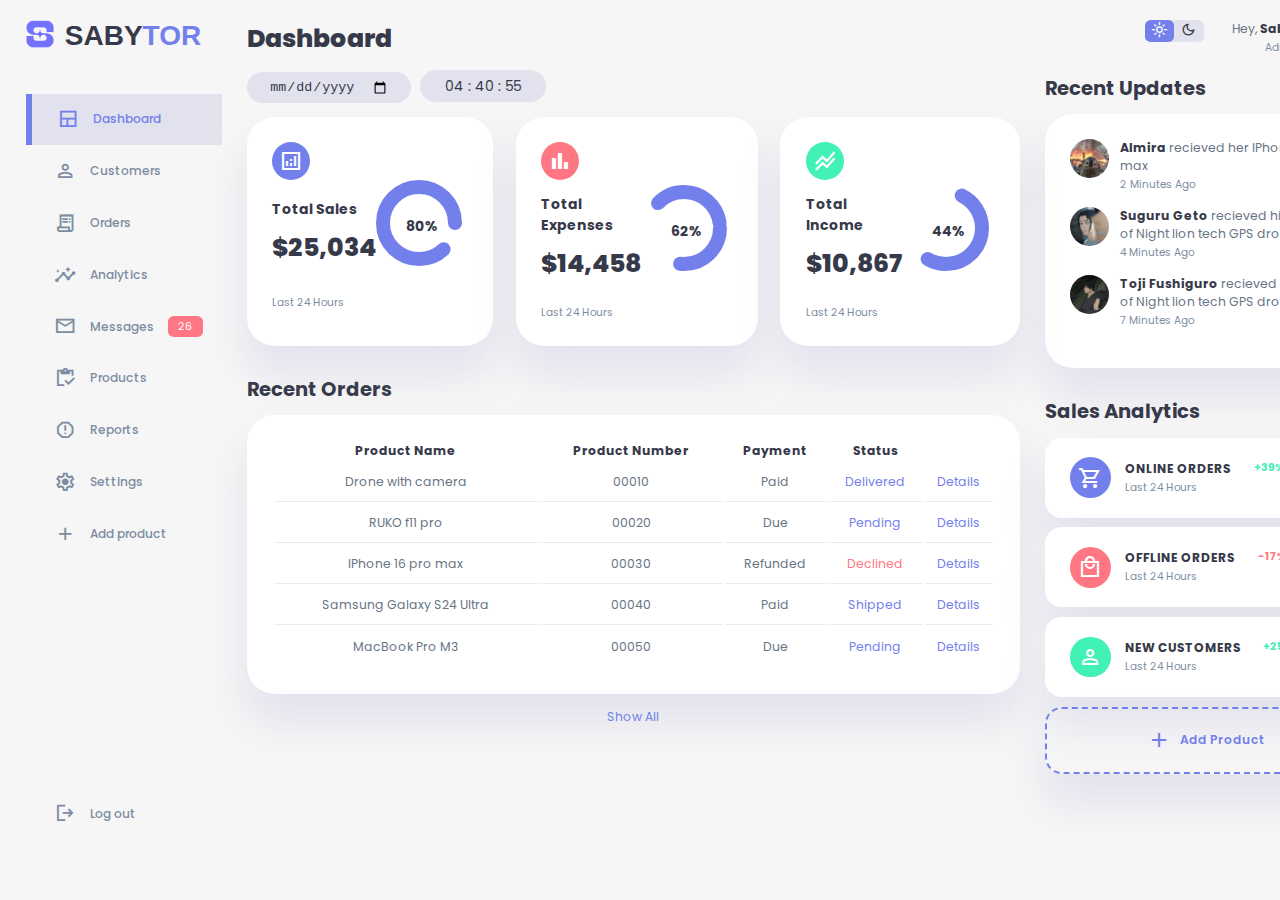
==== commit 39f9bfc4: "added new section 'settings' /" ====
--- a/index.html
+++ b/index.html
@@ -14,7 +14,6 @@
     <link rel="stylesheet" href="https://cdnjs.cloudflare.com/ajax/libs/font-awesome/6.2.0/css/all.min.css">
     <link rel="stylesheet" href="https://fonts.googleapis.com/css2?family=Material+Symbols+Sharp:opsz,wght,FILL,GRAD@20..48,100..700,0..1,-50..200&
     icon_names=close " />
-    <!--  STYLE SHEET  -->
 </head>
 <body>
     <div class="container">
@@ -58,7 +57,7 @@
                     <i class="material-symbols-sharp">report_gmailerrorred</i>
                     <h3>Reports</h3>
                 </a>
-                <a href="#">
+                <a href="settings.html">
                     <i class="material-symbols-sharp">Settings</i>
                     <h3>Settings</h3>
                 </a>
@@ -191,7 +190,7 @@
             </div>
             <!--------- END OF TOP --------------->
             <div class="recent-updates">
-                <h2>Resent Updates</h2>
+                <h2>Recent Updates</h2>
                 <div class="updates">
                     <!--<div class="update">
                         <div class="profile-photo">
--- a/style.css
+++ b/style.css
@@ -287,7 +287,7 @@
      font-family: Outfit, sans-serif;
      display: inline-block;
      background: var(--color-light);
-     border-radius: var(--border-radius-1);
+     border-radius: var(--card-border-radius);
      margin-top: 1rem;
      padding: 0.5rem 1.6rem;
 }
@@ -295,7 +295,7 @@
      display: inline-block;
      background: var(--color-light);
      padding: 0.4rem 1.8rem;
-     border-radius: var(--border-radius-1);
+     border-radius: var(--card-border-radius);
      top: 5rem;
      left: 30rem;
      transition: all 300ms ease;
@@ -750,7 +750,7 @@
 
 /*======================= CUSTOMERS ================================================================================================*/
 main .recent-customers {
-     margin-top: 2rem;
+     margin-top: 1rem;
 }
 
 main .recent-customers h2 {
@@ -813,4 +813,294 @@
      width: 100%;
      height: 100%;
      object-fit: cover;
+ }
+ /*--------- region filter --------------*/
+ 
+.region-filter {
+     background: var(--color-white);
+     padding: var(--card-padding);
+     border-radius: var(--card-border-radius);
+     box-shadow: var(--box-shadow);
+     margin-top: 2rem;
+     transition: all 300ms ease;
+ }
+ 
+ .region-filter:hover {
+     box-shadow: none;
+ }
+
+ .right .filter-h2 {
+     position: relative;
+     top: 1rem;
+     margin-bottom: 1rem;
+ }
+ 
+ .region-filter select {
+     width: 100%;
+     padding: 0.5rem;
+     border-radius: var(--border-radius-1);
+     border: 1px solid var(--color-light);
+     background: var(--color-background);
+     color: var(--color-dark);
+     font-family: Poppins, sans-serif;
+     font-size: 0.9rem;
+     cursor: pointer;
+ }
+ 
+ .region-filter select:focus {
+     outline: none;
+     border-color: var(--color-primary);
+ }
+
+ /*==================== SETTINGS ======================================================================================================================*/
+
+ /* Settings Section */
+.settings {
+     margin-top: 2rem;
+     background: var(--color-white);
+     padding: var(--card-padding);
+     border-radius: var(--card-border-radius);
+     box-shadow: var(--box-shadow);
+     transition: all 300ms ease;
+ }
+ 
+ .settings:hover {
+     box-shadow: none;
+ }
+ 
+.settings .setting-item .s4i {
+     position: relative;
+     display: inline-block;
+     top: 0.5rem;
+     margin-right: 1rem;
+}
+
+ .setting-item {
+     display: flex;
+     justify-content: space-between;
+     align-items: center;
+     margin-bottom: 1.5rem;
+ }
+ 
+ .setting-item h3 {
+     font-size: 1rem;
+     color: var(--color-dark);
+ }
+ 
+ .setting-item .theme-toggler {
+     background: var(--color-light);
+     display: flex;
+     justify-content: space-between;
+     align-items: center;
+     height: 1.6rem;
+     width: 4.2rem;
+     cursor: pointer;
+     border-radius: var(--border-radius-1);
+ }
+ 
+ .setting-item .theme-toggler i {
+     font-size: 1.2rem;
+     width: 50%;
+     height: 100%;
+     display: flex;
+     align-items: center;
+     justify-content: center;
+ }
+ 
+ .setting-item .theme-toggler i.active {
+     background: var(--color-primary);
+     color: white;
+     border-radius: var(--border-radius-1);
+ }
+ 
+ .setting-item select {
+     padding: 0.5rem;
+     border-radius: var(--border-radius-1);
+     border: 1px solid var(--color-light);
+     background: var(--color-background);
+     color: var(--color-dark);
+     font-family: Poppins, sans-serif;
+     font-size: 0.9rem;
+     cursor: pointer;
+ }
+ 
+ .setting-item select:focus {
+     outline: none;
+     border-color: var(--color-primary);
+ }
+ 
+ .setting-item .btn-primary {
+     background: var(--color-primary);
+     color: var(--color-white);
+     padding: 0.5rem 1rem;
+     border-radius: var(--border-radius-1);
+     border: none;
+     cursor: pointer;
+     transition: all 300ms ease;
+ }
+ 
+ .setting-item .btn-primary:hover {
+     background: var(--color-dark);
+ }
+ 
+ /* Switch for Notifications */
+
+.switch {
+    position: relative;
+    display: inline-block;
+    width: 4.2rem; 
+    height: 1.6rem;
+    background: var(--color-light);
+    border-radius: var(--border-radius-1);
+    cursor: pointer;
+    transition: all 300ms ease;
+}
+
+.switch input {
+    opacity: 0;
+    width: 0;
+    height: 0;
+}
+
+.slider {
+    position: absolute;
+    cursor: pointer;
+    top: 0;
+    left: 0;
+    right: 0;
+    bottom: 0;
+    background-color: var(--color-danger);
+    transition: 0.3s;
+    border-radius: var(--border-radius-1);
+}
+
+.slider:before {
+    position: absolute;
+    content: "";
+    height: 1.6rem; 
+    width: 2.1rem;
+    left: 0rem; 
+    bottom: 0rem;
+    background-color: var(--color-primary);
+    transition: 0.4s;
+    border-radius: var(--border-radius-1);
+}
+
+input:checked + .slider {
+    background-color: var(--color-success); 
+}
+
+input:checked + .slider:before {
+    transform: translateX(2.15rem);
+}
+
+/*------------------- Profile Settings Section ----------------*/
+
+.profile-settings {
+     margin-top: 2rem;
+     background: var(--color-white);
+     padding: var(--card-padding);
+     border-radius: var(--card-border-radius);
+     box-shadow: var(--box-shadow);
+     transition: all 300ms ease;
+ }
+ 
+ .profile-settings:hover {
+     box-shadow: none;
+ }
+ 
+ .profile-settings h2 {
+     margin-bottom: 1.5rem;
+     font-size: 1.5rem;
+     color: var(--color-dark);
+     border-bottom: 2px solid var(--color-primary);
+     padding-bottom: 0.5rem;
+ }
+ 
+ .profile-settings .setting-item {
+     margin-bottom: 2rem;
+ }
+ 
+ .profile-settings .setting-item h3 {
+     font-size: 1rem;
+     color: var(--color-dark);
+     margin-bottom: 0.5rem;
+ }
+ 
+ .profile-settings .input-group {
+     display: flex;
+     flex-direction: row;
+     gap: 0.5rem;
+ }
+ 
+ .profile-settings input {
+     width: 100%;
+     padding: 0.75rem;
+     border: 1px solid var(--color-light);
+     border-radius: var(--border-radius-1);
+     font-family: Poppins, sans-serif;
+     font-size: 0.9rem;
+     color: var(--color-dark);
+     transition: all 300ms ease;
+ }
+ 
+ .profile-settings input:focus {
+     outline: none;
+     border-color: var(--color-primary);
+     box-shadow: var(--color-dark);
+ }
+ 
+ .profile-settings .btn-primary {
+     background: var(--color-primary);
+     color: var(--color-white);
+     padding: 0.75rem 1rem;
+     border: none;
+     border-radius: var(--border-radius-1);
+     cursor: pointer;
+     font-family: Poppins, sans-serif;
+     font-size: 0.9rem;
+     transition: all 300ms ease;
+     align-self: flex-   start;
+ }
+ 
+ .profile-settings .btn-primary:hover {
+     background: var(--color-dark);
+ }
+ 
+ .profile-settings .profile-photo-upload {
+     display: flex;
+     align-items: center;
+     gap: 1rem;
+ }
+ 
+ .profile-settings .profile-photo-upload img {
+     width: 60px;
+     height: 60px;
+     border-radius: 50%;
+     object-fit: cover;
+     border: 2px solid var(--color-light);
+     transition: all 300ms ease;
+ }
+ 
+ .profile-settings .profile-photo-upload img:hover {
+     border-color: var(--color-primary);
+ }
+ 
+ .profile-settings .profile-photo-upload input[type="file"] {
+     display: none;
+ }
+ 
+ .profile-settings .profile-photo-upload label {
+     background: var(--color-primary);
+     color: var(--color-white);
+     padding: 0.75rem 1rem;
+     border-radius: var(--border-radius-1);
+     cursor: pointer;
+     font-family: Poppins, sans-serif;
+     font-size: 0.9rem;
+     transition: all 300ms ease;
+ }
+ 
+ .profile-settings .profile-photo-upload label:hover {
+     background: var(--color-dark);
  }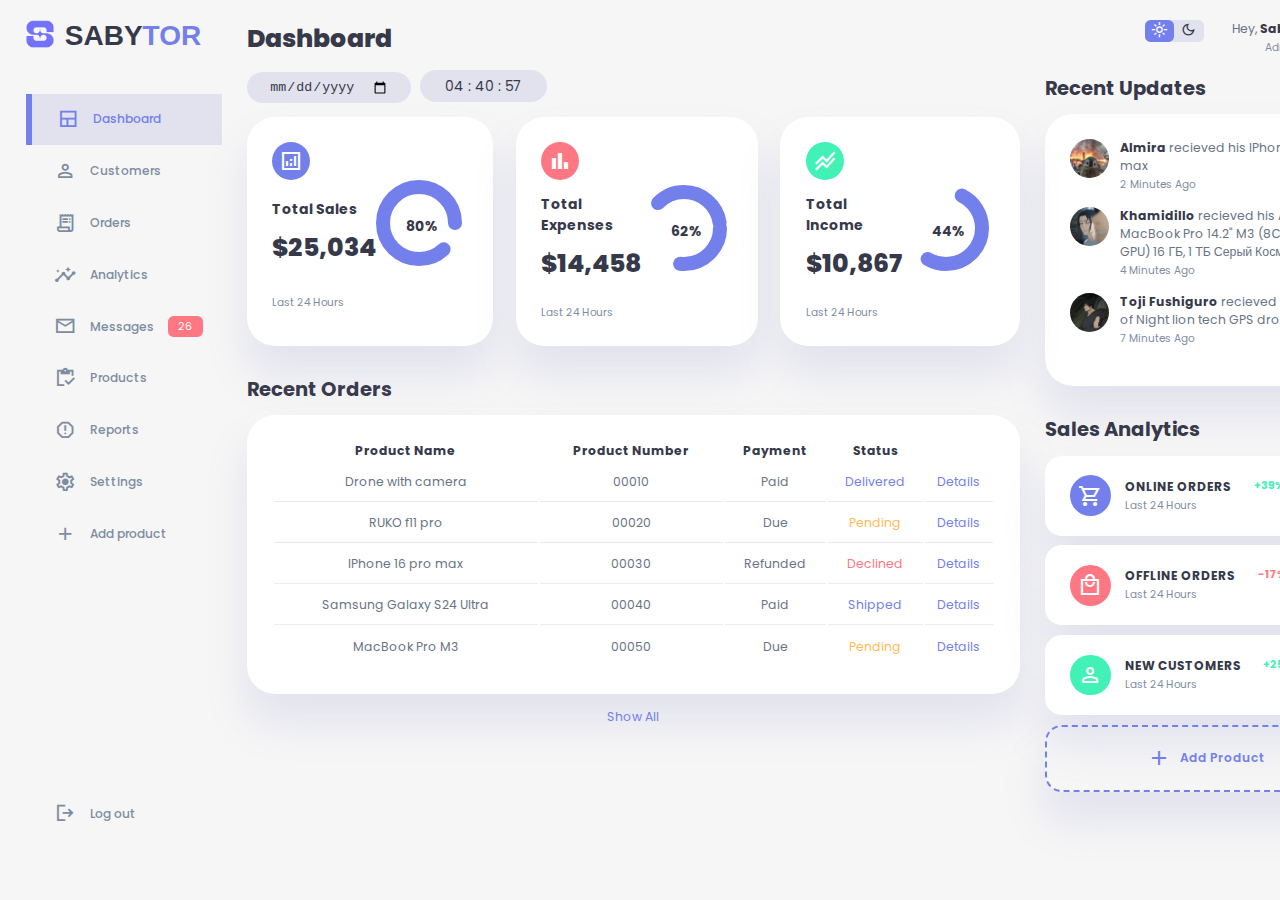
==== commit 8b36f964: "added search/sort systems and restyled settings" ====
--- a/index.html
+++ b/index.html
@@ -206,7 +206,7 @@
                             <img src="images/BabyPin.jpg" alt="">
                         </div>
                         <div class="message">
-                            <p><b>Almira</b> recieved her IPhone 16 pro max</p>
+                            <p><b>Almira</b> recieved his IPhone 16 pro max</p>
                             <small class="text-muted">2 Minutes Ago </small>
                         </div>
                     </div>
@@ -215,7 +215,7 @@
                             <img src="images/geto.jpg" alt="">
                         </div>
                         <div class="message">
-                            <p><b>Suguru Geto</b> recieved his order of Night lion tech GPS drone</p>
+                            <p><b>Khamidillo</b> recieved his Apple MacBook Pro 14.2" M3 (8С CPU/10С GPU) 16 ГБ, 1 ТБ Серый Космос</p>
                             <small class="text-muted">4 Minutes Ago </small>
                         </div>
                     </div>
--- a/style.css
+++ b/style.css
@@ -818,10 +818,10 @@
  
 .region-filter {
      background: var(--color-white);
-     padding: var(--card-padding);
+     padding: 1.5rem;
      border-radius: var(--card-border-radius);
      box-shadow: var(--box-shadow);
-     margin-top: 2rem;
+     margin-top: 1rem;
      transition: all 300ms ease;
  }
  
@@ -837,6 +837,7 @@
  
  .region-filter select {
      width: 100%;
+     height: 2rem;
      padding: 0.5rem;
      border-radius: var(--border-radius-1);
      border: 1px solid var(--color-light);
@@ -852,10 +853,99 @@
      border-color: var(--color-primary);
  }
 
+ /*------- Styles for the search bar----- */
+ .search-bar {
+     display: flex;
+     align-items: center;
+     background: var(--color-white);
+     padding: 0.5rem 1rem;
+     border-radius: var(--card-border-radius);
+     box-shadow: var(--box-shadow);
+     margin-top: 2rem;
+     transition: all 300ms ease;
+ }
+ 
+ .search-bar:hover {
+     box-shadow: none;
+ }
+ 
+ .search-bar input[type="text"] {
+     width: 100%;
+     padding: 0.5rem;
+     border: none;
+     background: transparent;
+     color: var(--color-dark);
+     font-family: Poppins, sans-serif;
+     font-size: 0.9rem;
+ }
+ 
+ .search-bar input[type="text"]:focus {
+     outline: none;
+ }
+ 
+ .search-bar button {
+     background: var(--color-primary);
+     color: var(--color-white);
+     border: none;
+     padding: 0.5rem;
+     border-radius: var(--border-radius-2);
+     cursor: pointer;
+     transition: all 300ms ease;
+ }
+ 
+ .search-bar button:hover {
+     background: var(--color-dark);
+ }
+
+ /*-------------- Styles for pagination ---------------- */
+.pagination {
+     display: flex;
+     justify-content: left;
+     align-items: center;
+     margin-top: 1rem;
+     gap: 1rem;
+ }
+ 
+ .pagination button {
+     background: var(--color-primary);
+     color: var(--color-white);
+     border: none;
+     padding: 0.5rem 1rem;
+     border-radius: var(--border-radius-1);
+     cursor: pointer;
+     transition: all 300ms ease;
+ }
+ 
+ .pagination button {
+     background: var(--color-primary);
+     color: var(--color-white);
+     border: none;
+     padding: 0.5rem 1rem;
+     border-radius: var(--border-radius-1);
+     cursor: pointer;
+     transition: all 300ms ease;
+ }
+ 
+ .pagination button:hover {
+     background: var(--color-dark);
+ }
+ 
+ .pagination button:disabled {
+     background: var(--color-light);
+     color: var(--color-dark);
+     cursor: not-allowed;
+ }
+ 
+ .pagination span {
+     font-size: 0.9rem;
+     color: var(--color-dark);
+ }
+
  /*==================== SETTINGS ======================================================================================================================*/
 
  /* Settings Section */
 .settings {
+     width: 40%;
      margin-top: 2rem;
      background: var(--color-white);
      padding: var(--card-padding);
@@ -998,6 +1088,7 @@
 
 .profile-settings {
      margin-top: 2rem;
+     margin-bottom: 2rem;
      background: var(--color-white);
      padding: var(--card-padding);
      border-radius: var(--card-border-radius);
@@ -1103,4 +1194,5 @@
  
  .profile-settings .profile-photo-upload label:hover {
      background: var(--color-dark);
- }+ }
+
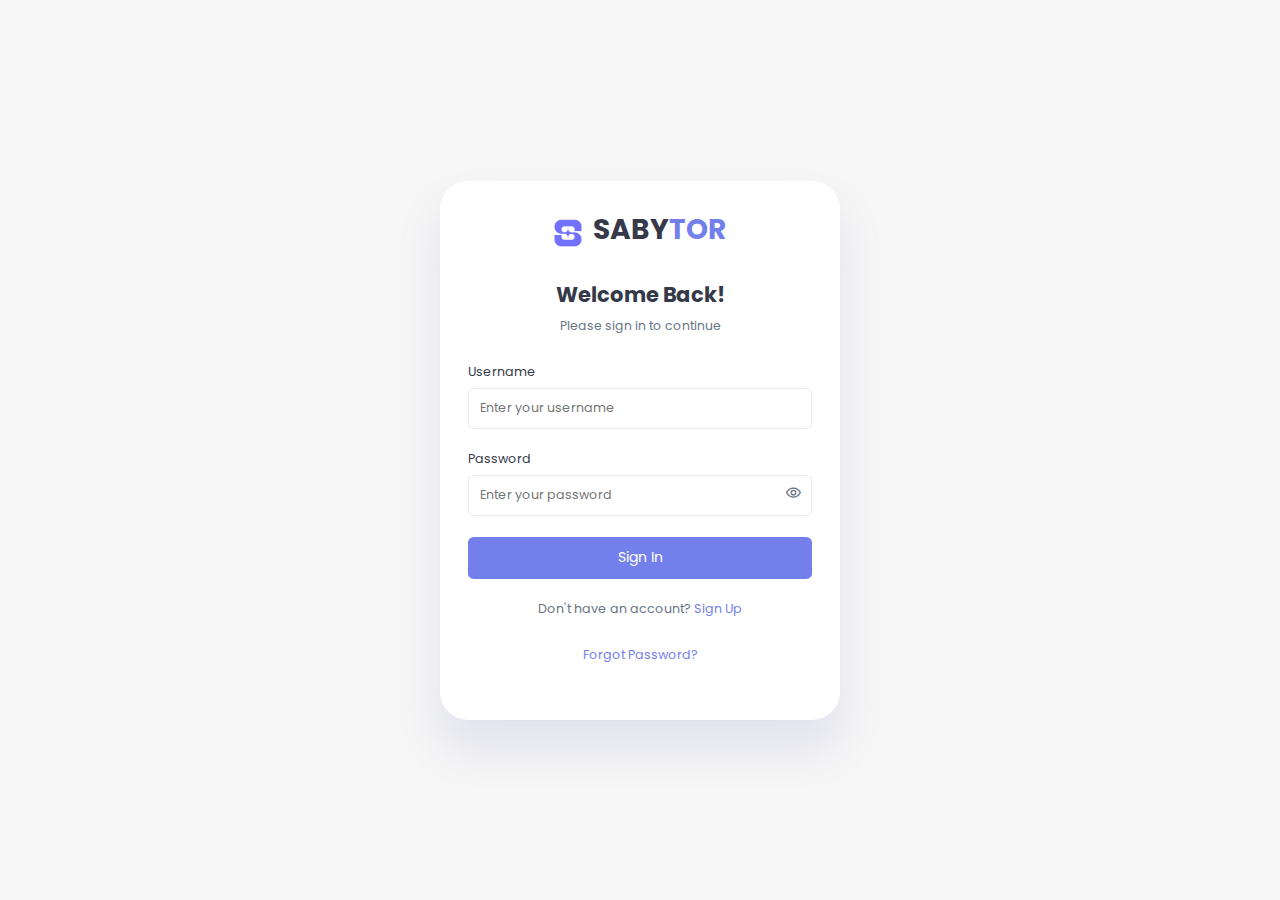
==== commit f1844c8c: "added login page / restyled settings 80%" ====
--- a/index.html
+++ b/index.html
@@ -3,286 +3,82 @@
 <head>
     <meta charset="UTF-8">
     <meta name="viewport" content="width=device-width, initial-scale=1.0">
-    <title>SABYR WEB PR2</title>
+    <title>Login - SABYTOR</title>
     <link rel="stylesheet" href="style.css">
     <!-- FONTS -->
     <link rel="preconnect" href="https://fonts.googleapis.com">
     <link rel="preconnect" href="https://fonts.gstatic.com" crossorigin>
     <link href="https://fonts.googleapis.com/css2?family=Poppins:ital,wght@0,100;0,200;0,300;0,400;0,500;0,600;0,700;0,800;0,900;1,100;1,200;1,300;1,400;1,500;1,600;1,700;1,800;1,900&display=swap" rel="stylesheet">
-    <!--  ICONS  --> 
+    <!-- ICONS -->
     <link rel="stylesheet" href="https://stackpath.bootstrapcdn.com/font-awesome/4.7.0/css/font-awesome.min.css">
     <link rel="stylesheet" href="https://cdnjs.cloudflare.com/ajax/libs/font-awesome/6.2.0/css/all.min.css">
     <link rel="stylesheet" href="https://fonts.googleapis.com/css2?family=Material+Symbols+Sharp:opsz,wght,FILL,GRAD@20..48,100..700,0..1,-50..200&
-    icon_names=close " />
+    icon_names=close" />
 </head>
 <body>
-    <div class="container">
-        <aside>
-            <div class="top">
-                <div class="logo">
-                    <img src="images/logo-s2.png">
-                    <h2>SABY<span class="primary">TOR</span></h2>
+    <div class="login-container">
+        <div class="login-form">
+            <div class="logo">
+                <img src="images/logo-s2.png" alt="SABYTOR Logo">
+                <h2>SABY<span class="primary">TOR</span></h2>
+            </div>
+            <h2>Welcome Back!</h2>
+            <p>Please sign in to continue</p>
+            <form id="loginForm">
+                <div class="input-group">
+                    <label for="username">Username</label>
+                    <input type="text" id="username" placeholder="Enter your username" required>
                 </div>
-                <div class="close" id="close-btn">
-                    <i class="material-symbols-sharp">close</i>
-                </div>
-            </div>
-            <div class="sidebar">
-                <a href="#" class="active">
-                    <i class="material-symbols-sharp">team_dashboard</i>
-                    <h3>Dashboard</h3>
-                </a>
-                <a href="customers.html">
-                    <i class="material-symbols-sharp">person_outline</i>
-                    <h3>Customers</h3>
-                </a>
-                <a href="#">
-                    <i class="material-symbols-sharp">receipt_long</i>
-                    <h3>Orders</h3>
-                </a>
-                <a href="#">
-                    <i class="material-symbols-sharp">insights</i>
-                    <h3>Analytics</h3>
-                </a>
-                <a href="#">
-                    <i class="material-symbols-sharp">mail_outline</i>
-                    <h3>Messages</h3>
-                    <span class="message-count">26</span>
-                </a>
-                <a href="#">
-                    <i class="material-symbols-sharp">inventory</i>
-                    <h3>Products</h3>
-                </a>
-                <a href="#">
-                    <i class="material-symbols-sharp">report_gmailerrorred</i>
-                    <h3>Reports</h3>
-                </a>
-                <a href="settings.html">
-                    <i class="material-symbols-sharp">Settings</i>
-                    <h3>Settings</h3>
-                </a>
-                <a href="#">
-                    <i class="material-symbols-sharp">add</i>
-                    <h3>Add product</h3>
-                </a>
-                <a href="#">
-                    <i class="material-symbols-sharp">logout</i>
-                    <h3>Log out</h3>
-                </a>
-            </div>
-        </aside>
-        <!----------------------- END OF ASIDE ------------------------------------>
-        <main>
-            <h1>Dashboard</h1>
-            <div class="date">
-                <input type="date">
-                <div id="clock"></div>
-            </div>
-            <div class="top">
-                
-            </div>
-            <div class="insights">
-                <div class="sales">
-                    <i class="material-symbols-sharp">analytics</i>
-                    <div class="middle">
-                        <div class="left">
-                            <h3>Total Sales</h3>
-                            <h1>$25,034</h1>
-                        </div>
-                        <div class="progress">
-                            <svg>
-                                <circle cx='38' cy='38' r="36"></circle>
-                            </svg>
-                            <div class="number">
-                                <h3>80%</h3>
-                            </div>
-                        </div>
-                    </div>
-                    <small class="text-muted">Last 24 Hours</small>
-                </div>
-                <!------------ END OF SALES ---------------------->
-                <div class="expenses">
-                    <i class="material-symbols-sharp">bar_chart</i>
-                    <div class="middle">
-                        <div class="left">
-                            <h3>Total Expenses</h3>
-                            <h1>$14,458</h1>
-                        </div>
-                        <div class="progress">
-                            <svg>
-                                <circle cx='38' cy='38' r="36"></circle>
-                            </svg>
-                            <div class="number">
-                                <h3>62%</h3>
-                            </div>
-                        </div>
-                    </div>
-                    <small class="text-muted">Last 24 Hours</small>
-                </div>
-                <!------------ END OF EXPENSES ---------------------->
-                <div class="income">
-                    <i class="material-symbols-sharp">stacked_line_chart</i>
-                    <div class="middle">
-                        <div class="left">
-                            <h3>Total Income</h3>
-                            <h1>$10,867</h1>
-                        </div>
-                        <div class="progress">
-                            <svg>
-                                <circle cx='38' cy='38' r="36"></circle>
-                            </svg>
-                            <div class="number">
-                                <h3>44%</h3>
-                            </div>
-                        </div>
-                    </div>
-                    <small class="text-muted">Last 24 Hours</small>
-                </div>
-                <!------------ END OF INCOME ---------------------->
-            </div>
-            <!--------------- END OF INSIGHTS -------------------------->
-
-            <div class="recent-orders">
-                <h2>Recent Orders</h2>
-                <table>     
-                    <thead>
-                        <tr>
-                            <th>Product Name</th>
-                            <th>Product Number</th>
-                            <th>Payment</th>
-                            <th>Status</th>
-                            <th></th>
-                        </tr>
-                    </thead>
-                    <tbody>
-                        <!--<tr>
-                            <td>Foldable Mini Dron</td>
-                            <td>85631</td>
-                            <td>Due</td>
-                            <td class="warning">Pending</td>
-                            <td class="primary">Details</td>
-                        </tr>-->
-                    </tbody>
-                </table>
-                <a href="#">Show All</a>
-            </div>
-        </main>
-        <!----------------- END OF MAIN ------------------------------>
-
-        <div class="right">
-            <div class="top">
-                <button id="menu-btn">
-                    <i class="material-symbols-sharp">menu</i>
-                </button>
-                <div class="theme-toggler">
-                    <i class="material-symbols-sharp active">light_mode</i>
-                    <i class="material-symbols-sharp">dark_mode</i>
-                </div>
-                <div class="profile">
-                    <div class="info">
-                        <p>Hey, <b>Sabyr</b></p>
-                        <small class="text-muted">Admin</small>
-                    </div>
-                    <div class="profile-photo">
-                        <img src="images/gojo.jpg" alt="">
+                <div class="input-group">
+                    <label for="password">Password</label>
+                    <div class="password-wrapper">
+                        <input type="password" id="password" placeholder="Enter your password" required>
+                        <span class="toggle-password" onclick="togglePasswordVisibility()">
+                            <i class="material-symbols-sharp">visibility</i>
+                        </span>
                     </div>
                 </div>
+                <button type="submit" class="btn-primary">Sign In</button>
+            </form>
+            <div class="login-footer">
+                <p>Don't have an account? <a href="signup.html">Sign Up</a></p>
+                <p><a href="forgot-password.html">Forgot Password?</a></p>
             </div>
-            <!--------- END OF TOP --------------->
-            <div class="recent-updates">
-                <h2>Recent Updates</h2>
-                <div class="updates">
-                    <!--<div class="update">
-                        <div class="profile-photo">
-                            <img src="images/choso.jpg" alt="">
-                        </div>
-                        <div class="message">
-                            <p><b>Choso</b> recieved his order of Night lion tech GPS drone</p>
-                            <small class="text-muted">2 Minutes Ago </small>
-                        </div>
-                    </div>-->
-                    <div class="update">
-                        <div class="profile-photo">
-                            <img src="images/BabyPin.jpg" alt="">
-                        </div>
-                        <div class="message">
-                            <p><b>Almira</b> recieved his IPhone 16 pro max</p>
-                            <small class="text-muted">2 Minutes Ago </small>
-                        </div>
-                    </div>
-                    <div class="update">
-                        <div class="profile-photo">
-                            <img src="images/geto.jpg" alt="">
-                        </div>
-                        <div class="message">
-                            <p><b>Khamidillo</b> recieved his Apple MacBook Pro 14.2" M3 (8С CPU/10С GPU) 16 ГБ, 1 ТБ Серый Космос</p>
-                            <small class="text-muted">4 Minutes Ago </small>
-                        </div>
-                    </div>
-                    <div class="update">
-                        <div class="profile-photo">
-                            <img src="images/toji.jpg" alt="">
-                        </div>
-                        <div class="message">
-                            <p><b>Toji Fushiguro</b> recieved his order of Night lion tech GPS drone</p>
-                            <small class="text-muted">7 Minutes Ago </small>
-                        </div>
-                    </div>
-                </div>
-            </div>
-            <!----------- END OF RECENT UPDATES ------------->
-            <div class="sales-analytics">
-                <h2>Sales Analytics</h2>
-                <div class="item online">
-                    <div class="icon">
-                        <i class="material-symbols-sharp">shopping_cart</i>
-                    </div>
-                    <div class="right">
-                        <div class="info">
-                            <h3>ONLINE ORDERS</h3>
-                            <small class="text-muted">Last 24 Hours</small>
-                        </div>
-                        <h5 class="success">+39%</h5>
-                        <h3>3849</h3>
-                    </div>
-                </div>
-                <div class="item offline">
-                    <div class="icon">
-                        <i class="material-symbols-sharp">local_mall</i>
-                    </div>
-                    <div class="right">
-                        <div class="info">
-                            <h3>OFFLINE ORDERS</h3>
-                            <small class="text-muted">Last 24 Hours</small>
-                        </div>
-                        <h5 class="danger">-17%</h5>
-                        <h3>1200</h3>
-                    </div>
-                </div>
-                <div class="item customers">
-                    <div class="icon">
-                        <i class="material-symbols-sharp">person</i>
-                    </div>
-                    <div class="right">
-                        <div class="info">
-                            <h3>NEW CUSTOMERS</h3>
-                            <small class="text-muted">Last 24 Hours</small>
-                        </div>
-                        <h5 class="success">+25%</h5>
-                        <h3>849</h3>
-                    </div>
-                </div>
-                <div class="item add-product">
-                    <div>
-                        <i class="material-symbols-sharp">add</i>
-                        <h3>Add Product</h3>
-                    </div>
-                </div>
-            </div>
+            <div id="error-message" class="error-message"></div>
         </div>
     </div>
-    
-    <script src="orders.js"></script>
-    <script src="index.js"></script>
+
+    <script>
+       
+        document.getElementById('loginForm').addEventListener('submit', function (event) {
+            event.preventDefault();
+
+            const username = document.getElementById('username').value;
+            const password = document.getElementById('password').value;
+            const errorMessage = document.getElementById('error-message');
+
+            if (username === 'Sabyr' && password === 'SabyrADMIN') {
+               
+                window.location.href = 'index-2.html';
+            } else {
+                errorMessage.textContent = 'Incorrect login or password';
+                errorMessage.style.display = 'block';
+            }
+        });
+
+        
+        function togglePasswordVisibility() {
+            const passwordInput = document.getElementById('password');
+            const toggleIcon = document.querySelector('.toggle-password i');
+
+            if (passwordInput.type === 'password') {
+                passwordInput.type = 'text';
+                toggleIcon.textContent = 'visibility_off';
+            } else {
+                passwordInput.type = 'password';
+                toggleIcon.textContent = 'visibility';
+            }
+        }
+    </script>
 </body>
 </html>--- a/style.css
+++ b/style.css
@@ -77,6 +77,151 @@
      --box-shadow:0 2rem 3rem var(--color-light)
  }
 
+ /* ----------LOGIN PAGE STYLEE------------ */
+
+.login-container {
+     display: flex;
+     justify-content: center;
+     align-items: center;
+     height: 100vh;
+     background: var(--color-background);
+     padding: 2rem;
+ }
+ 
+ .login-form {
+     background: var(--color-white);
+     padding: 2rem;
+     border-radius: var(--card-border-radius);
+     box-shadow: var(--box-shadow);
+     width: 100%;
+     max-width: 400px;
+     text-align: center;
+     transition: all 300ms ease;
+ }
+ 
+ .login-form:hover {
+     box-shadow: none;
+ }
+ 
+ .login-form .logo {
+     display: flex;
+     align-items: center;
+     justify-content: center;
+     gap: 0.8rem;
+     margin-bottom: 1.5rem;
+ }
+ 
+ .login-form .logo img {
+     width: 2rem;
+     height: 2rem;
+ }
+ 
+ .login-form .logo h2 {
+     font-size: 2rem;
+     color: var(--color-dark);
+ }
+ 
+ .login-form h2 {
+     font-size: 1.5rem;
+     margin-bottom: 0.5rem;
+     color: var(--color-dark);
+ }
+ 
+ .login-form p {
+     color: var(--color-dark-variant);
+     margin-bottom: 2rem;
+ }
+ 
+ .login-form .input-group {
+     margin-bottom: 1.5rem;
+     text-align: left;
+ }
+ 
+ .login-form .input-group label {
+     display: block;
+     margin-bottom: 0.5rem;
+     color: var(--color-dark);
+     font-size: 0.9rem;
+ }
+ 
+ .login-form .input-group input {
+     width: 100%;
+     padding: 0.75rem;
+     border: 1px solid var(--color-light);
+     border-radius: var(--border-radius-1);
+     font-family: Poppins, sans-serif;
+     font-size: 0.9rem;
+     color: var(--color-dark);
+     transition: all 300ms ease;
+ }
+ 
+ .login-form .input-group input:focus {
+     outline: none;
+     border-color: var(--color-primary);
+     box-shadow: 0 0 0 2px rgba(115, 128, 236, 0.2);
+ }
+ 
+ .login-form .btn-primary {
+     width: 100%;
+     background: var(--color-primary);
+     color: var(--color-white);
+     padding: 0.75rem;
+     border: none;
+     border-radius: var(--border-radius-1);
+     font-family: Poppins, sans-serif;
+     font-size: 1rem;
+     cursor: pointer;
+     transition: all 300ms ease;
+ }
+ 
+ .login-form .btn-primary:hover {
+     background: var(--color-dark);
+ }
+ 
+ .login-footer {
+     margin-top: 1.5rem;
+     font-size: 0.9rem;
+     color: var(--color-dark-variant);
+ }
+ 
+ .login-footer a {
+     color: var(--color-primary);
+     text-decoration: none;
+     transition: all 300ms ease;
+ }
+ 
+ .login-footer a:hover {
+     color: var(--color-dark);
+ }
+ 
+ .error-message {
+     color: var(--color-danger);
+     margin-top: 1rem;
+     display: none;
+     font-size: 0.9rem;
+ }
+ 
+ .password-wrapper {
+     position: relative;
+ }
+ 
+ .password-wrapper input {
+     padding-right: 2.5rem; /* Оставляем место для иконки */
+ }
+ 
+ .toggle-password {
+     position: absolute;
+     right: 0.75rem;
+     top: 50%;
+     transform: translateY(-50%);
+     cursor: pointer;
+     color: var(--color-dark-variant);
+ }
+ 
+ .toggle-password i {
+     font-size: 1.2rem;
+ }
+
  /*--------- [Main Page] -----------*/
  
  *{
@@ -762,7 +907,7 @@
      width: 100%;
      border-radius: var(--card-border-radius);
      padding: var(--card-padding);
-     text-align: center;
+     text-align: left;
      box-shadow: var(--box-shadow);
      transition: all 300ms ease;
 }
@@ -775,6 +920,24 @@
      height: 2.8rem;
      border-bottom: 1px solid var(--color-light);
      color: var(--color-dark-variant);
+}
+
+main .recent-customers table thead th {
+     position: relative;
+     bottom: 1rem;
+     height: 2rem;
+}
+main .recent-customers table thead th:first-child {
+     position: relative;
+     bottom: 0.6rem;
+     height: 2rem;
+}
+
+main .recent-customers table thead i {
+     position: relative;
+     top: 0.5rem;
+     left: 0.5rem   ;
+     height: 2rem;
 }
 
 main .recent-customers table tbody tr:last-child td {
@@ -788,16 +951,6 @@
      color: var(--color-primary);
 }
 
-/*----active/non-active-----*/
-main .recent-customers table tbody tr.active td {
-     color: var(--color-success);
-     font-weight: bold;
-}
-
-main .recent-customers table tbody tr.non-active td {
-     color: var(--color-danger);
-     font-weight: bold;
-}
 /*------ picture ------*/
 
 /* Style for profile pictures in the table */
@@ -844,7 +997,7 @@
      background: var(--color-background);
      color: var(--color-dark);
      font-family: Poppins, sans-serif;
-     font-size: 0.9rem;
+     font-size: 0.8rem;
      cursor: pointer;
  }
  
@@ -884,11 +1037,13 @@
  }
  
  .search-bar button {
+     position: relative;
+     left: 0.5rem;
      background: var(--color-primary);
      color: var(--color-white);
      border: none;
-     padding: 0.5rem;
-     border-radius: var(--border-radius-2);
+     padding: 0.4rem 0.6rem;
+     border-radius: 50%;
      cursor: pointer;
      transition: all 300ms ease;
  }
@@ -943,41 +1098,47 @@
 
  /*==================== SETTINGS ======================================================================================================================*/
 
- /* Settings Section */
-.settings {
+ .settings-container {
+     display: flex;
+     flex-direction: row;
+     gap: 1.6rem;
+ }
+
+ .settings {
      width: 40%;
-     margin-top: 2rem;
+     margin-top: 1rem;
      background: var(--color-white);
      padding: var(--card-padding);
      border-radius: var(--card-border-radius);
      box-shadow: var(--box-shadow);
      transition: all 300ms ease;
  }
- 
- .settings:hover {
+
+.settings:hover {
      box-shadow: none;
- }
- 
-.settings .setting-item .s4i {
+}
+
+/* Styles for settings items */
+.setting-item {
+     display: flex;
+     justify-content: space-between;
+     align-items: center;
+     margin-bottom: 1rem;
+}
+
+.setting-item h3 {
+     font-size: 1rem;
+     color: var(--color-dark);
+}
+
+.setting-item .s4i {
      position: relative;
-     display: inline-block;
      top: 0.5rem;
      margin-right: 1rem;
 }
 
- .setting-item {
-     display: flex;
-     justify-content: space-between;
-     align-items: center;
-     margin-bottom: 1.5rem;
- }
- 
- .setting-item h3 {
-     font-size: 1rem;
-     color: var(--color-dark);
- }
- 
- .setting-item .theme-toggler {
+/* Styles for the theme switcher */
+.setting-item .theme-toggler {
      background: var(--color-light);
      display: flex;
      justify-content: space-between;
@@ -986,24 +1147,25 @@
      width: 4.2rem;
      cursor: pointer;
      border-radius: var(--border-radius-1);
- }
- 
- .setting-item .theme-toggler i {
+}
+
+.setting-item .theme-toggler i {
      font-size: 1.2rem;
      width: 50%;
      height: 100%;
      display: flex;
      align-items: center;
      justify-content: center;
- }
- 
- .setting-item .theme-toggler i.active {
+}
+
+.setting-item .theme-toggler i.active {
      background: var(--color-primary);
      color: white;
      border-radius: var(--border-radius-1);
- }
- 
- .setting-item select {
+}
+
+/* Styles for dropdown lists */
+.setting-item select {
      padding: 0.5rem;
      border-radius: var(--border-radius-1);
      border: 1px solid var(--color-light);
@@ -1012,14 +1174,15 @@
      font-family: Poppins, sans-serif;
      font-size: 0.9rem;
      cursor: pointer;
- }
- 
- .setting-item select:focus {
+}
+
+.setting-item select:focus {
      outline: none;
      border-color: var(--color-primary);
- }
- 
- .setting-item .btn-primary {
+}
+
+/* Styles for buttons */
+.setting-item .btn-primary {
      background: var(--color-primary);
      color: var(--color-white);
      padding: 0.5rem 1rem;
@@ -1027,121 +1190,113 @@
      border: none;
      cursor: pointer;
      transition: all 300ms ease;
- }
- 
- .setting-item .btn-primary:hover {
+}
+
+.setting-item .btn-primary:hover {
      background: var(--color-dark);
- }
- 
- /* Switch for Notifications */
-
+}
+
+/* Styles for the notification switcher */
 .switch {
-    position: relative;
-    display: inline-block;
-    width: 4.2rem; 
-    height: 1.6rem;
-    background: var(--color-light);
-    border-radius: var(--border-radius-1);
-    cursor: pointer;
-    transition: all 300ms ease;
+     position: relative;
+     display: inline-block;
+     width: 4.2rem;
+     height: 1.6rem;
+     background: var(--color-light);
+     border-radius: var(--border-radius-1);
+     cursor: pointer;
+     transition: all 300ms ease;
 }
 
 .switch input {
-    opacity: 0;
-    width: 0;
-    height: 0;
+     opacity: 0;
+     width: 0;
+     height: 0;
 }
 
 .slider {
-    position: absolute;
-    cursor: pointer;
-    top: 0;
-    left: 0;
-    right: 0;
-    bottom: 0;
-    background-color: var(--color-danger);
-    transition: 0.3s;
-    border-radius: var(--border-radius-1);
+     position: absolute;
+     cursor: pointer;
+     top: 0;
+     left: 0;
+     right: 0;
+     bottom: 0;
+     background-color: var(--color-danger);
+     transition: 0.3s;
+     border-radius: var(--border-radius-1);
 }
 
 .slider:before {
-    position: absolute;
-    content: "";
-    height: 1.6rem; 
-    width: 2.1rem;
-    left: 0rem; 
-    bottom: 0rem;
-    background-color: var(--color-primary);
-    transition: 0.4s;
-    border-radius: var(--border-radius-1);
+     position: absolute;
+     content: "";
+     height: 1.6rem;
+     width: 2.1rem;
+     left: 0rem;
+     bottom: 0rem;
+     background-color: var(--color-primary);
+     transition: 0.4s;
+     border-radius: var(--border-radius-1);
 }
 
 input:checked + .slider {
-    background-color: var(--color-success); 
+     background-color: var(--color-success);
 }
 
 input:checked + .slider:before {
-    transform: translateX(2.15rem);
-}
-
-/*------------------- Profile Settings Section ----------------*/
-
+     transform: translateX(2.15rem);
+}
+
+/* Profile Styles */
 .profile-settings {
-     margin-top: 2rem;
-     margin-bottom: 2rem;
+     width: 60%; 
+     margin-top: 1rem;
      background: var(--color-white);
      padding: var(--card-padding);
      border-radius: var(--card-border-radius);
      box-shadow: var(--box-shadow);
      transition: all 300ms ease;
  }
- 
- .profile-settings:hover {
+
+.profile-settings:hover {
      box-shadow: none;
- }
- 
- .profile-settings h2 {
+}
+
+.profile-settings h2 {
      margin-bottom: 1.5rem;
      font-size: 1.5rem;
      color: var(--color-dark);
      border-bottom: 2px solid var(--color-primary);
      padding-bottom: 0.5rem;
- }
- 
- .profile-settings .setting-item {
-     margin-bottom: 2rem;
- }
- 
- .profile-settings .setting-item h3 {
-     font-size: 1rem;
-     color: var(--color-dark);
-     margin-bottom: 0.5rem;
- }
- 
- .profile-settings .input-group {
+}
+
+.profile-settings .setting-item {
+     margin-bottom: 1rem;
+}
+
+.profile-settings .input-group {
      display: flex;
      flex-direction: row;
      gap: 0.5rem;
- }
- 
- .profile-settings input {
+}
+
+.profile-settings input {
      width: 100%;
      padding: 0.75rem;
      border: 1px solid var(--color-light);
      border-radius: var(--border-radius-1);
      font-family: Poppins, sans-serif;
-     font-size: 0.9rem;
-     color: var(--color-dark);
-     transition: all 300ms ease;
- }
- 
- .profile-settings input:focus {
+     font-size: 0.8rem;
+     color: var(--color-dark);
+     transition: all 300ms ease;
+}
+
+.profile-settings input:focus {
      outline: none;
      border-color: var(--color-primary);
      box-shadow: var(--color-dark);
- }
- 
- .profile-settings .btn-primary {
+}
+
+.profile-settings .btn-primary {
      background: var(--color-primary);
      color: var(--color-white);
      padding: 0.75rem 1rem;
@@ -1151,37 +1306,36 @@
      font-family: Poppins, sans-serif;
      font-size: 0.9rem;
      transition: all 300ms ease;
-     align-self: flex-   start;
- }
- 
- .profile-settings .btn-primary:hover {
+}
+
+.profile-settings .btn-primary:hover {
      background: var(--color-dark);
- }
- 
- .profile-settings .profile-photo-upload {
+}
+
+.profile-settings .profile-photo-upload {
      display: flex;
      align-items: center;
      gap: 1rem;
- }
- 
- .profile-settings .profile-photo-upload img {
-     width: 60px;
-     height: 60px;
+}
+
+.profile-settings .profile-photo-upload img {
+     width: 40px;
+     height: 40px;
      border-radius: 50%;
      object-fit: cover;
      border: 2px solid var(--color-light);
      transition: all 300ms ease;
- }
- 
- .profile-settings .profile-photo-upload img:hover {
+}
+
+.profile-settings .profile-photo-upload img:hover {
      border-color: var(--color-primary);
- }
- 
- .profile-settings .profile-photo-upload input[type="file"] {
+}
+
+.profile-settings .profile-photo-upload input[type="file"] {
      display: none;
- }
- 
- .profile-settings .profile-photo-upload label {
+}
+
+.profile-settings .profile-photo-upload label {
      background: var(--color-primary);
      color: var(--color-white);
      padding: 0.75rem 1rem;
@@ -1190,9 +1344,10 @@
      font-family: Poppins, sans-serif;
      font-size: 0.9rem;
      transition: all 300ms ease;
- }
- 
- .profile-settings .profile-photo-upload label:hover {
+}
+
+.profile-settings .profile-photo-upload label:hover {
      background: var(--color-dark);
- }
-
+}
+
+     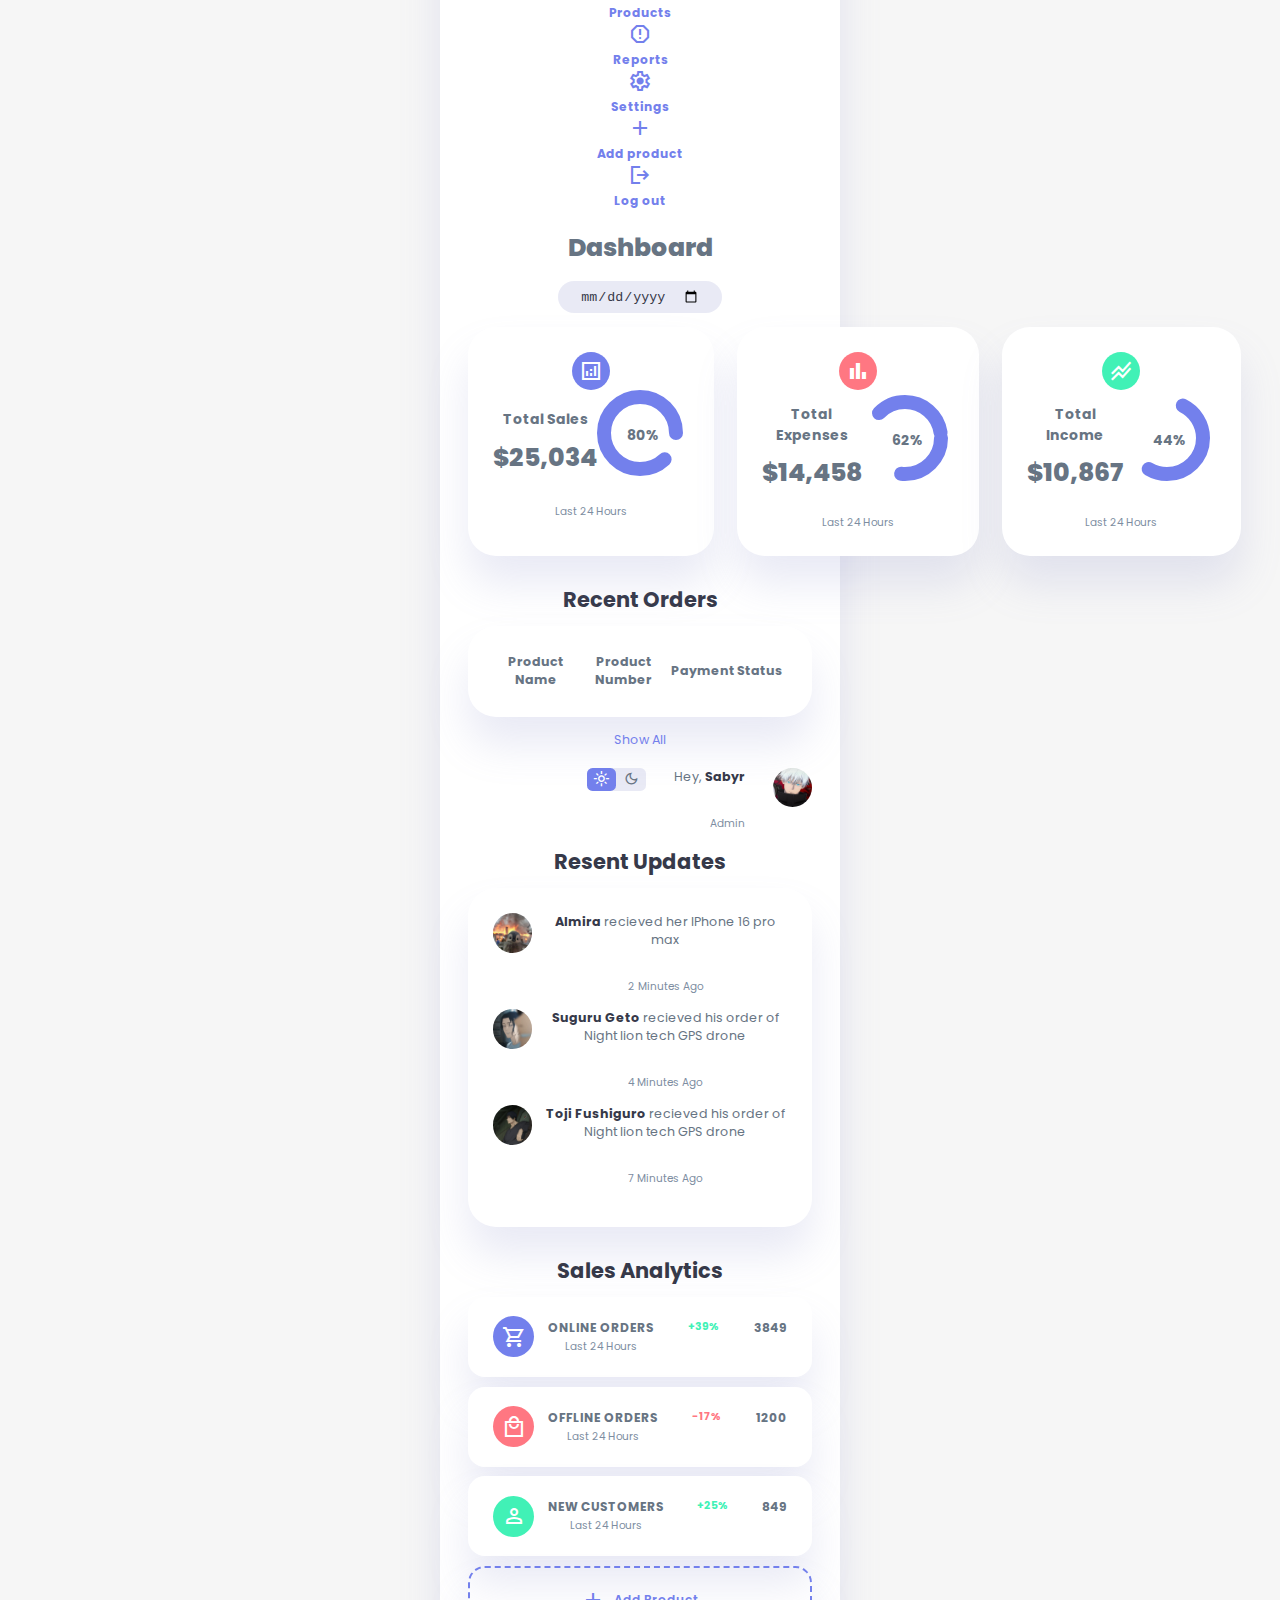
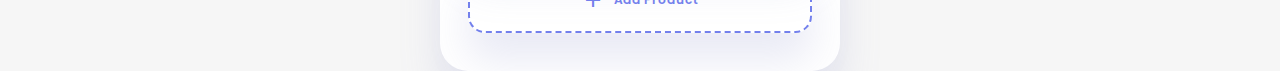
==== commit e7d7e4b7: "sfff" ====
--- a/index.html
+++ b/index.html
@@ -43,6 +43,254 @@
             <div class="login-footer">
                 <p>Don't have an account? <a href="signup.html">Sign Up</a></p>
                 <p><a href="forgot-password.html">Forgot Password?</a></p>
+            <div class="sidebar">
+                <a href="#" class="active">
+                    <i class="material-symbols-sharp">team_dashboard</i>
+                    <h3>Dashboard</h3>
+                </a>
+                <a href="customers.html">
+                    <i class="material-symbols-sharp">person_outline</i>
+                    <h3>Customers</h3>
+                </a>
+                <a href="#">
+                    <i class="material-symbols-sharp">receipt_long</i>
+                    <h3>Orders</h3>
+                </a>
+                <a href="#">
+                    <i class="material-symbols-sharp">insights</i>
+                    <h3>Analytics</h3>
+                </a>
+                <a href="#">
+                    <i class="material-symbols-sharp">mail_outline</i>
+                    <h3>Messages</h3>
+                    <span class="message-count">26</span>
+                </a>
+                <a href="#">
+                    <i class="material-symbols-sharp">inventory</i>
+                    <h3>Products</h3>
+                </a>
+                <a href="#">
+                    <i class="material-symbols-sharp">report_gmailerrorred</i>
+                    <h3>Reports</h3>
+                </a>
+                <a href="#">
+                    <i class="material-symbols-sharp">Settings</i>
+                    <h3>Settings</h3>
+                </a>
+                <a href="#">
+                    <i class="material-symbols-sharp">add</i>
+                    <h3>Add product</h3>
+                </a>
+                <a href="#">
+                    <i class="material-symbols-sharp">logout</i>
+                    <h3>Log out</h3>
+                </a>
+            </div>
+        </aside>
+        <!----------------------- END OF ASIDE ------------------------------------>
+        <main>
+            <h1>Dashboard</h1>
+            <div class="date">
+                <input type="date">
+            </div>
+
+            <div class="insights">
+                <div class="sales">
+                    <i class="material-symbols-sharp">analytics</i>
+                    <div class="middle">
+                        <div class="left">
+                            <h3>Total Sales</h3>
+                            <h1>$25,034</h1>
+                        </div>
+                        <div class="progress">
+                            <svg>
+                                <circle cx='38' cy='38' r="36"></circle>
+                            </svg>
+                            <div class="number">
+                                <h3>80%</h3>
+                            </div>
+                        </div>
+                    </div>
+                    <small class="text-muted">Last 24 Hours</small>
+                </div>
+                <!------------ END OF SALES ---------------------->
+                <div class="expenses">
+                    <i class="material-symbols-sharp">bar_chart</i>
+                    <div class="middle">
+                        <div class="left">
+                            <h3>Total Expenses</h3>
+                            <h1>$14,458</h1>
+                        </div>
+                        <div class="progress">
+                            <svg>
+                                <circle cx='38' cy='38' r="36"></circle>
+                            </svg>
+                            <div class="number">
+                                <h3>62%</h3>
+                            </div>
+                        </div>
+                    </div>
+                    <small class="text-muted">Last 24 Hours</small>
+                </div>
+                <!------------ END OF EXPENSES ---------------------->
+                <div class="income">
+                    <i class="material-symbols-sharp">stacked_line_chart</i>
+                    <div class="middle">
+                        <div class="left">
+                            <h3>Total Income</h3>
+                            <h1>$10,867</h1>
+                        </div>
+                        <div class="progress">
+                            <svg>
+                                <circle cx='38' cy='38' r="36"></circle>
+                            </svg>
+                            <div class="number">
+                                <h3>44%</h3>
+                            </div>
+                        </div>
+                    </div>
+                    <small class="text-muted">Last 24 Hours</small>
+                </div>
+                <!------------ END OF INCOME ---------------------->
+            </div>
+            <!--------------- END OF INSIGHTS -------------------------->
+
+            <div class="recent-orders">
+                <h2>Recent Orders</h2>
+                <table>     
+                    <thead>
+                        <tr>
+                            <th>Product Name</th>
+                            <th>Product Number</th>
+                            <th>Payment</th>
+                            <th>Status</th>
+                            <th></th>
+                        </tr>
+                    </thead>
+                    <tbody>
+                        <!--<tr>
+                            <td>Foldable Mini Dron</td>
+                            <td>85631</td>
+                            <td>Due</td>
+                            <td class="warning">Pending</td>
+                            <td class="primary">Details</td>
+                        </tr>-->
+                    </tbody>
+                </table>
+                <a href="#">Show All</a>
+            </div>
+        </main>
+        <!----------------- END OF MAIN ------------------------------>
+
+        <div class="right">
+            <div class="top">
+                <button id="menu-btn">
+                    <i class="material-symbols-sharp">menu</i>
+                </button>
+                <div class="theme-toggler">
+                    <i class="material-symbols-sharp active">light_mode</i>
+                    <i class="material-symbols-sharp">dark_mode</i>
+                </div>
+                <div class="profile">
+                    <div class="info">
+                        <p>Hey, <b>Sabyr</b></p>
+                        <small class="text-muted">Admin</small>
+                    </div>
+                    <div class="profile-photo">
+                        <img src="images/gojo.jpg" alt="">
+                    </div>
+                </div>
+            </div>
+            <!--------- END OF TOP --------------->
+            <div class="recent-updates">
+                <h2>Resent Updates</h2>
+                <div class="updates">
+                    <!--<div class="update">
+                        <div class="profile-photo">
+                            <img src="images/choso.jpg" alt="">
+                        </div>
+                        <div class="message">
+                            <p><b>Choso</b> recieved his order of Night lion tech GPS drone</p>
+                            <small class="text-muted">2 Minutes Ago </small>
+                        </div>
+                    </div>-->
+                    <div class="update">
+                        <div class="profile-photo">
+                            <img src="images/BabyPin.jpg" alt="">
+                        </div>
+                        <div class="message">
+                            <p><b>Almira</b> recieved her IPhone 16 pro max</p>
+                            <small class="text-muted">2 Minutes Ago </small>
+                        </div>
+                    </div>
+                    <div class="update">
+                        <div class="profile-photo">
+                            <img src="images/geto.jpg" alt="">
+                        </div>
+                        <div class="message">
+                            <p><b>Suguru Geto</b> recieved his order of Night lion tech GPS drone</p>
+                            <small class="text-muted">4 Minutes Ago </small>
+                        </div>
+                    </div>
+                    <div class="update">
+                        <div class="profile-photo">
+                            <img src="images/toji.jpg" alt="">
+                        </div>
+                        <div class="message">
+                            <p><b>Toji Fushiguro</b> recieved his order of Night lion tech GPS drone</p>
+                            <small class="text-muted">7 Minutes Ago </small>
+                        </div>
+                    </div>
+                </div>
+            </div>
+            <!----------- END OF RECENT UPDATES ------------->
+            <div class="sales-analytics">
+                <h2>Sales Analytics</h2>
+                <div class="item online">
+                    <div class="icon">
+                        <i class="material-symbols-sharp">shopping_cart</i>
+                    </div>
+                    <div class="right">
+                        <div class="info">
+                            <h3>ONLINE ORDERS</h3>
+                            <small class="text-muted">Last 24 Hours</small>
+                        </div>
+                        <h5 class="success">+39%</h5>
+                        <h3>3849</h3>
+                    </div>
+                </div>
+                <div class="item offline">
+                    <div class="icon">
+                        <i class="material-symbols-sharp">local_mall</i>
+                    </div>
+                    <div class="right">
+                        <div class="info">
+                            <h3>OFFLINE ORDERS</h3>
+                            <small class="text-muted">Last 24 Hours</small>
+                        </div>
+                        <h5 class="danger">-17%</h5>
+                        <h3>1200</h3>
+                    </div>
+                </div>
+                <div class="item customers">
+                    <div class="icon">
+                        <i class="material-symbols-sharp">person</i>
+                    </div>
+                    <div class="right">
+                        <div class="info">
+                            <h3>NEW CUSTOMERS</h3>
+                            <small class="text-muted">Last 24 Hours</small>
+                        </div>
+                        <h5 class="success">+25%</h5>
+                        <h3>849</h3>
+                    </div>
+                </div>
+                <div class="item add-product">
+                    <div>
+                        <i class="material-symbols-sharp">add</i>
+                        <h3>Add Product</h3>
+                    </div>
+                </div>
             </div>
             <div id="error-message" class="error-message"></div>
         </div>
--- a/style.css
+++ b/style.css
@@ -566,6 +566,10 @@
      margin-top: 1.6rem;
      display: block;
 }
+main .insights .progress h3 {
+     position: absolute;
+     top: 1.5rem;
+}
 
 /*================== RECENT ORDERS ====================*/
 main .recent-orders {
